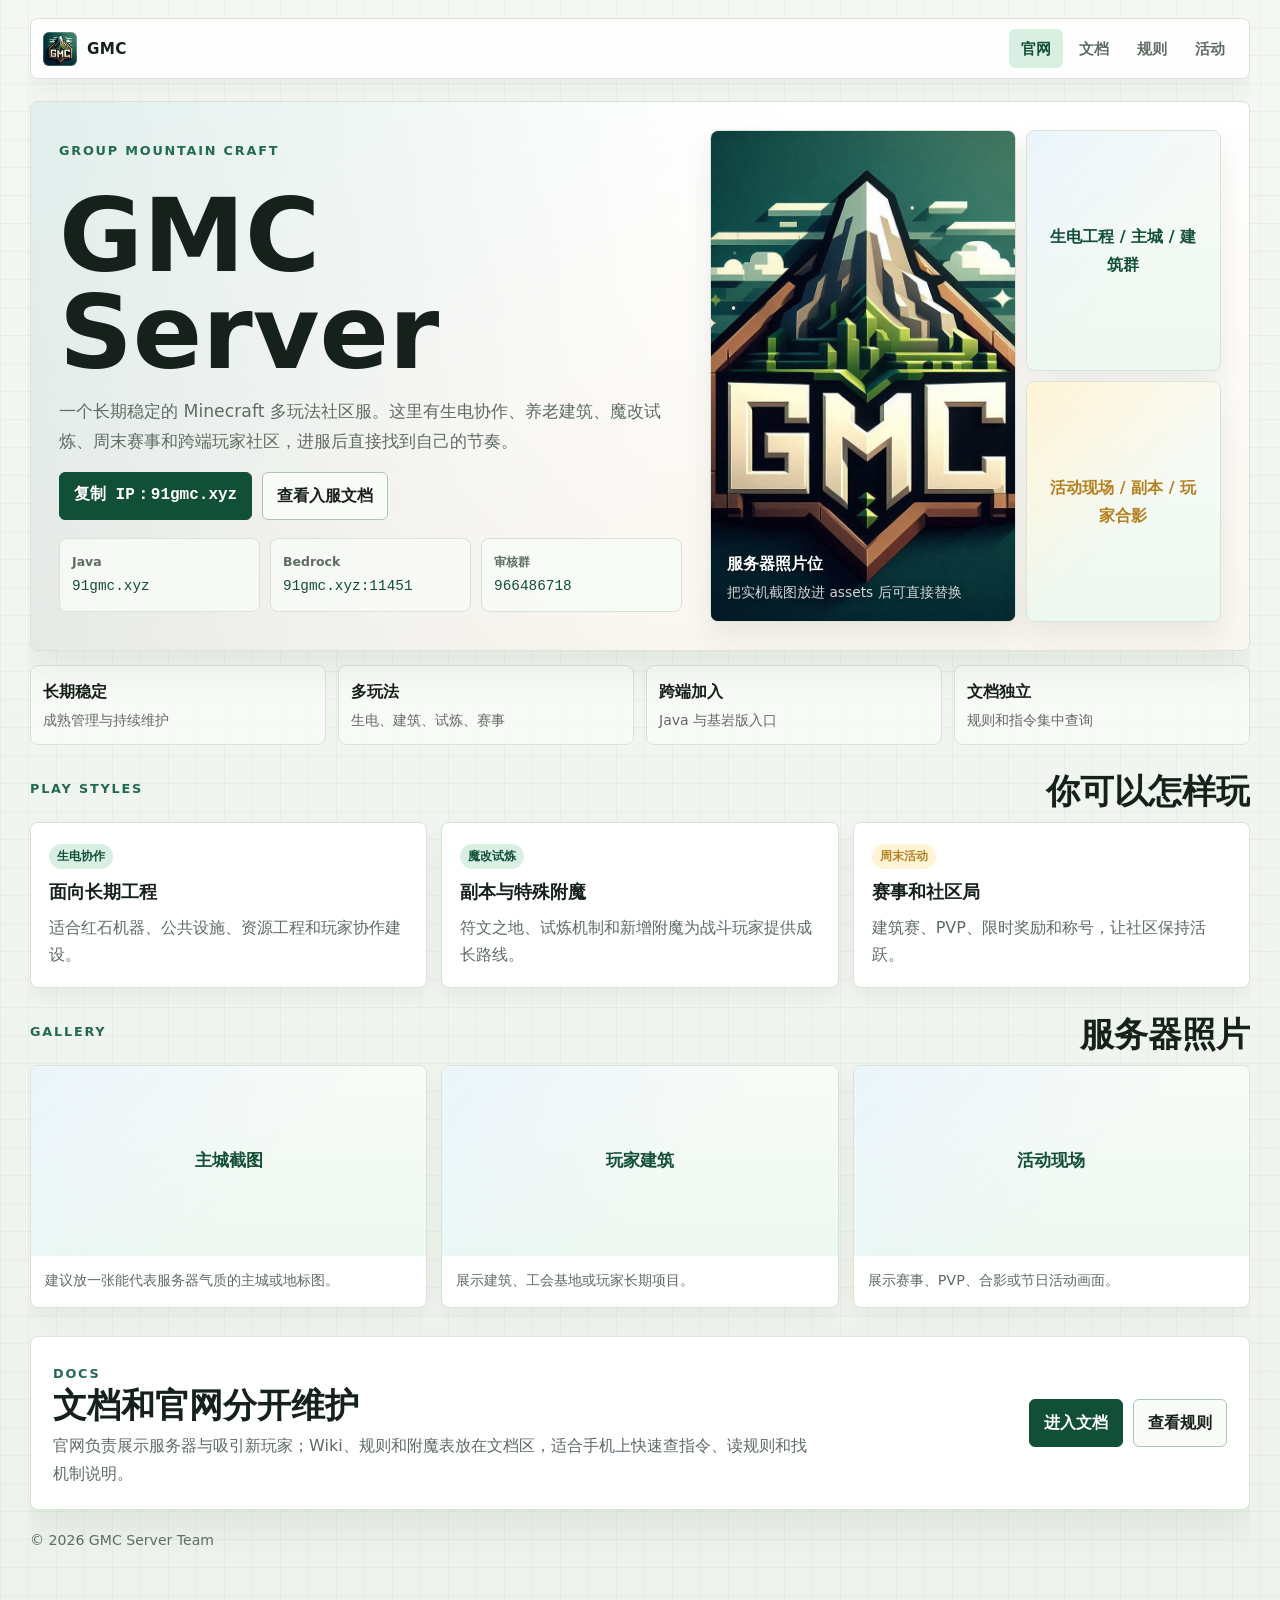
==== index.html @ 85e7e30e "refactor: separate homepage and docs experience" ====
<!DOCTYPE html>
<html lang="zh-CN">
<head>
  <meta charset="UTF-8" />
  <meta name="viewport" content="width=device-width, initial-scale=1.0" />
  <title>GMC Server | 多玩法 Minecraft 社区服</title>
  <meta name="description" content="GMC Server 官网，展示服务器玩法、连接方式、社区活动与文档入口。" />
  <meta name="theme-color" content="#101612" media="(prefers-color-scheme: dark)" />
  <meta name="theme-color" content="#f5f7f2" media="(prefers-color-scheme: light)" />
  <link rel="icon" href="./assets/icon.jpg" type="image/jpeg" />
  <link rel="apple-touch-icon" href="./assets/icon.jpg" />
  <link rel="stylesheet" href="./assets/site.css" />
</head>
<body class="home-page">
  <div class="site-shell">
    <nav class="top-nav" aria-label="主导航">
      <a class="brand" href="index.html">GMC</a>
      <div class="nav-links">
        <a class="active" href="index.html" aria-current="page">官网</a>
        <a href="wiki.html">文档</a>
        <a href="rules.html">规则</a>
        <a href="actives.html">活动</a>
      </div>
    </nav>

    <header class="home-hero reveal">
      <div class="hero-copy">
        <div class="hero-kicker">Group Mountain Craft</div>
        <h1 class="hero-title">GMC Server</h1>
        <p class="hero-desc">
          一个长期稳定的 Minecraft 多玩法社区服。这里有生电协作、养老建筑、魔改试炼、周末赛事和跨端玩家社区，进服后直接找到自己的节奏。
        </p>
        <div class="btn-row">
          <button class="btn btn-primary mono" type="button" data-copy="91gmc.xyz" data-copy-label="服务器 IP 已复制">复制 IP：91gmc.xyz</button>
          <a class="btn" href="wiki.html">查看入服文档</a>
        </div>
        <dl class="connect-list" aria-label="服务器连接信息">
          <div>
            <dt>Java</dt>
            <dd class="mono">91gmc.xyz</dd>
          </div>
          <div>
            <dt>Bedrock</dt>
            <dd class="mono">91gmc.xyz:11451</dd>
          </div>
          <div>
            <dt>审核群</dt>
            <dd class="mono">966486718</dd>
          </div>
        </dl>
      </div>

      <div class="photo-stack" aria-label="服务器照片展示">
        <figure class="server-shot main-shot">
          <img src="./assets/icon.jpg" alt="GMC Server 标志，服务器实景照片位" />
          <figcaption>
            <strong>服务器照片位</strong>
            <span>把实机截图放进 assets 后可直接替换</span>
          </figcaption>
        </figure>
        <figure class="server-shot small-shot">
          <span>生电工程 / 主城 / 建筑群</span>
        </figure>
        <figure class="server-shot small-shot accent-shot">
          <span>活动现场 / 副本 / 玩家合影</span>
        </figure>
      </div>
    </header>

    <section class="quick-strip reveal" aria-label="服务器亮点">
      <div>
        <strong>长期稳定</strong>
        <span>成熟管理与持续维护</span>
      </div>
      <div>
        <strong>多玩法</strong>
        <span>生电、建筑、试炼、赛事</span>
      </div>
      <div>
        <strong>跨端加入</strong>
        <span>Java 与基岩版入口</span>
      </div>
      <div>
        <strong>文档独立</strong>
        <span>规则和指令集中查询</span>
      </div>
    </section>

    <section class="home-section reveal">
      <div class="section-heading">
        <span class="eyebrow">Play Styles</span>
        <h2>你可以怎样玩</h2>
      </div>
      <div class="feature-grid">
        <a class="card" href="wiki.html#server-info">
          <span class="chip">生电协作</span>
          <h3>面向长期工程</h3>
          <p>适合红石机器、公共设施、资源工程和玩家协作建设。</p>
        </a>
        <a class="card" href="wiki.html#rune">
          <span class="chip">魔改试炼</span>
          <h3>副本与特殊附魔</h3>
          <p>符文之地、试炼机制和新增附魔为战斗玩家提供成长路线。</p>
        </a>
        <a class="card" href="actives.html">
          <span class="chip hot-chip">周末活动</span>
          <h3>赛事和社区局</h3>
          <p>建筑赛、PVP、限时奖励和称号，让社区保持活跃。</p>
        </a>
      </div>
    </section>

    <section class="home-section gallery-section reveal">
      <div class="section-heading">
        <span class="eyebrow">Gallery</span>
        <h2>服务器照片</h2>
      </div>
      <div class="gallery-grid">
        <figure class="gallery-card">
          <div class="photo-placeholder">主城截图</div>
          <figcaption>建议放一张能代表服务器气质的主城或地标图。</figcaption>
        </figure>
        <figure class="gallery-card">
          <div class="photo-placeholder">玩家建筑</div>
          <figcaption>展示建筑、工会基地或玩家长期项目。</figcaption>
        </figure>
        <figure class="gallery-card">
          <div class="photo-placeholder">活动现场</div>
          <figcaption>展示赛事、PVP、合影或节日活动画面。</figcaption>
        </figure>
      </div>
    </section>

    <section class="home-section docs-cta reveal">
      <div>
        <span class="eyebrow">Docs</span>
        <h2>文档和官网分开维护</h2>
        <p>官网负责展示服务器与吸引新玩家；Wiki、规则和附魔表放在文档区，适合手机上快速查指令、读规则和找机制说明。</p>
      </div>
      <div class="btn-row">
        <a class="btn btn-primary" href="wiki.html">进入文档</a>
        <a class="btn" href="rules.html">查看规则</a>
      </div>
    </section>

    <p class="footer">© 2026 GMC Server Team</p>
  </div>

  <div id="toast" class="toast" role="status" aria-live="polite" hidden></div>

  <script src="./assets/site.js"></script>
</body>
</html>
---- assets/site.css ----
:root {
	color-scheme: light;
	--page: #f5f7f2;
	--page-2: #edf3ec;
	--ink: #17211c;
	--muted: #5e6c63;
	--soft: #ffffff;
	--soft-2: #f9fbf7;
	--line: #d9e3d8;
	--line-strong: #acc5b2;
	--brand: #236b4d;
	--brand-strong: #124f37;
	--mint: #d8efe2;
	--mint-2: #edf8f1;
	--gold: #b68021;
	--gold-soft: #fff4d6;
	--sky: #2f6f9f;
	--sky-soft: #eaf5fb;
	--danger: #b94a48;
	--danger-soft: #fff0ef;
	--code-bg: #eff5ef;
	--shadow: 0 16px 36px rgba(33, 49, 39, 0.08);
	--shadow-hover: 0 18px 42px rgba(33, 49, 39, 0.13);
	--radius: 8px;
	--nav-height: 74px;
	--nav-offset: 12px;
}

@media (prefers-color-scheme: dark) {
	:root {
		color-scheme: dark;
		--page: #101612;
		--page-2: #172019;
		--ink: #edf4ec;
		--muted: #a9b8ad;
		--soft: #18231c;
		--soft-2: #1d2a22;
		--line: #2c4132;
		--line-strong: #4f775d;
		--brand: #7fd0a1;
		--brand-strong: #9be3b8;
		--mint: rgba(112, 196, 144, 0.16);
		--mint-2: rgba(112, 196, 144, 0.09);
		--gold: #f0bc62;
		--gold-soft: rgba(240, 188, 98, 0.14);
		--sky: #8bc9ef;
		--sky-soft: rgba(139, 201, 239, 0.12);
		--danger: #ff9892;
		--danger-soft: rgba(255, 128, 122, 0.13);
		--code-bg: #223229;
		--shadow: 0 16px 36px rgba(0, 0, 0, 0.22);
		--shadow-hover: 0 18px 42px rgba(0, 0, 0, 0.32);
	}
}

* {
	box-sizing: border-box;
	-webkit-tap-highlight-color: transparent;
}

html {
	scroll-padding-top: calc(var(--nav-height) + var(--nav-offset) + 24px);
}

body {
	margin: 0;
	min-height: 100vh;
	overflow-x: hidden;
	color: var(--ink);
	background:
		linear-gradient(90deg, rgba(35, 107, 77, 0.05) 1px, transparent 1px),
		linear-gradient(0deg, rgba(35, 107, 77, 0.05) 1px, transparent 1px),
		linear-gradient(180deg, var(--page) 0%, var(--page-2) 100%);
	background-size: 28px 28px, 28px 28px, auto;
	font-family: Inter, "PingFang SC", "Microsoft YaHei", "Noto Sans CJK SC", system-ui, sans-serif;
	line-height: 1.72;
}

a {
	color: inherit;
}

button,
input {
	font: inherit;
}

.orb-layer,
.orb {
	display: none;
}

.site-shell {
	width: min(1180px, calc(100% - 32px));
	margin: 18px auto 48px;
	overflow: clip;
}

.top-nav {
	position: sticky;
	top: var(--nav-offset);
	z-index: 40;
	display: flex;
	align-items: center;
	justify-content: space-between;
	gap: 14px;
	min-height: 58px;
	padding: 10px 12px;
	border: 1px solid var(--line);
	border-radius: var(--radius);
	background: color-mix(in srgb, var(--soft) 88%, transparent);
	box-shadow: 0 8px 22px rgba(33, 49, 39, 0.06);
	backdrop-filter: blur(16px);
}

.top-nav.scrolled {
	border-color: var(--line-strong);
	box-shadow: var(--shadow);
}

.brand {
	display: inline-flex;
	align-items: center;
	gap: 10px;
	min-width: max-content;
	color: var(--ink);
	text-decoration: none;
	font-size: 0.95rem;
	font-weight: 800;
	letter-spacing: 0.02em;
}

.brand::before {
	content: "";
	width: 34px;
	height: 34px;
	border-radius: 6px;
	background: url("./icon.jpg") center / cover;
	box-shadow: inset 0 0 0 1px rgba(255, 255, 255, 0.24);
}

.nav-links {
	display: flex;
	align-items: center;
	justify-content: flex-end;
	gap: 4px;
	flex-wrap: wrap;
}

.nav-links a {
	display: inline-flex;
	align-items: center;
	justify-content: center;
	min-height: 36px;
	padding: 7px 12px;
	border-radius: 6px;
	color: var(--muted);
	text-decoration: none;
	font-size: 0.92rem;
	font-weight: 700;
	transition: background 0.18s ease, color 0.18s ease, transform 0.18s ease;
}

.nav-links a:hover,
.nav-links a.active,
.nav-links a.is-active {
	color: var(--brand-strong);
	background: var(--mint);
}

.nav-links a:focus-visible,
.btn:focus-visible,
.cmd-item:focus-visible,
.back-to-top:focus-visible,
.toolbar input:focus-visible {
	outline: 2px solid var(--brand);
	outline-offset: 2px;
}

.hero-panel {
	display: grid;
	grid-template-columns: minmax(0, 1fr) 260px;
	gap: 28px;
	align-items: center;
	margin-top: 22px;
	padding: 34px;
	border: 1px solid var(--line);
	border-radius: var(--radius);
	background: var(--soft);
	box-shadow: var(--shadow);
	position: relative;
	overflow: hidden;
}

.hero-panel > .hero-copy {
	display: grid;
	gap: 14px;
	min-width: 0;
}

.hero-panel::before {
	content: "";
	position: absolute;
	inset: 0;
	background:
		linear-gradient(120deg, rgba(35, 107, 77, 0.1), transparent 42%),
		linear-gradient(0deg, transparent, rgba(182, 128, 33, 0.08));
	pointer-events: none;
}

.hero-panel > * {
	position: relative;
}

.hero-panel::after {
	content: "";
	display: block;
	aspect-ratio: 1;
	border-radius: 10px;
	background:
		linear-gradient(180deg, rgba(255, 255, 255, 0.06), rgba(0, 0, 0, 0.1)),
		url("./icon.jpg") center / cover;
	box-shadow: 0 20px 38px rgba(28, 52, 38, 0.18);
}

.hero-kicker,
.eyebrow {
	margin-bottom: 10px;
	color: var(--brand);
	font-size: 0.8rem;
	font-weight: 800;
	letter-spacing: 0.14em;
	text-transform: uppercase;
}

.hero-title,
.page-title {
	margin: 0;
	max-width: 760px;
	font-size: clamp(2rem, 5vw, 4.6rem);
	line-height: 1.02;
	letter-spacing: 0;
	color: var(--ink);
	overflow-wrap: anywhere;
}

.mobile-break {
	display: none;
}

.home-page .site-shell {
	width: min(1220px, calc(100% - 32px));
}

.home-hero {
	position: relative;
	display: grid;
	grid-template-columns: minmax(0, 1fr) minmax(320px, 0.82fr);
	gap: 28px;
	align-items: stretch;
	margin-top: 22px;
	padding: 28px;
	border: 1px solid var(--line);
	border-radius: var(--radius);
	background:
		linear-gradient(135deg, color-mix(in srgb, var(--mint-2) 80%, transparent), transparent 46%),
		var(--soft);
	box-shadow: var(--shadow);
	overflow: hidden;
}

.home-hero::before {
	content: "";
	position: absolute;
	inset: 0;
	background:
		linear-gradient(90deg, rgba(47, 111, 159, 0.08), transparent 52%),
		linear-gradient(180deg, transparent, rgba(182, 128, 33, 0.07));
	pointer-events: none;
}

.home-hero > * {
	position: relative;
}

.home-hero .hero-copy {
	display: grid;
	align-content: center;
	gap: 16px;
	min-width: 0;
	padding: 10px 0;
}

.home-page .hero-title {
	font-size: clamp(3rem, 8vw, 6.6rem);
	line-height: 0.94;
}

.home-page .hero-desc {
	max-width: 660px;
	font-size: 1.08rem;
}

.connect-list {
	display: grid;
	grid-template-columns: repeat(3, minmax(0, 1fr));
	gap: 10px;
	margin: 2px 0 0;
}

.connect-list div,
.quick-strip div {
	min-width: 0;
	padding: 12px;
	border: 1px solid var(--line);
	border-radius: var(--radius);
	background: color-mix(in srgb, var(--soft-2) 88%, transparent);
}

.connect-list dt {
	color: var(--muted);
	font-size: 0.78rem;
	font-weight: 800;
}

.connect-list dd {
	margin: 2px 0 0;
	color: var(--brand-strong);
	font-size: 0.9rem;
	overflow-wrap: anywhere;
}

.photo-stack {
	display: grid;
	grid-template-columns: 1fr 0.64fr;
	grid-template-rows: 1fr 1fr;
	gap: 10px;
	min-height: 420px;
}

.server-shot,
.gallery-card {
	margin: 0;
	min-width: 0;
	border: 1px solid var(--line);
	border-radius: var(--radius);
	background: var(--soft-2);
	overflow: hidden;
}

.server-shot {
	display: grid;
	align-items: end;
	position: relative;
	min-height: 0;
	box-shadow: 0 14px 28px rgba(33, 49, 39, 0.08);
}

.main-shot {
	grid-row: 1 / -1;
	min-height: 420px;
	background:
		linear-gradient(180deg, transparent 42%, rgba(0, 0, 0, 0.62)),
		var(--sky-soft);
}

.main-shot img {
	position: absolute;
	inset: 0;
	width: 100%;
	height: 100%;
	object-fit: cover;
	filter: saturate(0.9);
}

.main-shot figcaption {
	position: relative;
	display: grid;
	gap: 4px;
	padding: 16px;
	color: #fff;
	text-shadow: 0 1px 8px rgba(0, 0, 0, 0.48);
}

.main-shot figcaption span {
	color: rgba(255, 255, 255, 0.82);
	font-size: 0.86rem;
}

.small-shot,
.photo-placeholder {
	display: grid;
	place-items: center;
	padding: 16px;
	text-align: center;
	color: var(--brand-strong);
	font-weight: 900;
	background:
		linear-gradient(135deg, var(--sky-soft), transparent 58%),
		linear-gradient(180deg, var(--soft-2), var(--mint-2));
}

.accent-shot {
	color: var(--gold);
	background:
		linear-gradient(135deg, var(--gold-soft), transparent 58%),
		linear-gradient(180deg, var(--soft-2), var(--mint-2));
}

.quick-strip {
	display: grid;
	grid-template-columns: repeat(4, minmax(0, 1fr));
	gap: 12px;
	margin-top: 14px;
}

.quick-strip strong {
	display: block;
	font-size: 1rem;
}

.quick-strip span {
	display: block;
	margin-top: 2px;
	color: var(--muted);
	font-size: 0.88rem;
}

.home-section {
	margin-top: 28px;
}

.section-heading {
	display: flex;
	align-items: end;
	justify-content: space-between;
	gap: 18px;
	margin-bottom: 12px;
}

.section-heading h2,
.docs-cta h2 {
	margin: 0;
	font-size: clamp(1.5rem, 3vw, 2.1rem);
	line-height: 1.12;
}

.feature-grid,
.gallery-grid {
	display: grid;
	grid-template-columns: repeat(3, minmax(0, 1fr));
	gap: 14px;
}

.gallery-card {
	background: var(--soft);
	box-shadow: 0 8px 18px rgba(33, 49, 39, 0.05);
}

.photo-placeholder {
	min-height: 190px;
	font-size: 1.08rem;
}

.gallery-card figcaption {
	padding: 12px 14px 14px;
	color: var(--muted);
	font-size: 0.9rem;
}

.docs-cta {
	display: grid;
	grid-template-columns: minmax(0, 1fr) auto;
	gap: 18px;
	align-items: center;
	padding: 22px;
	border: 1px solid var(--line);
	border-radius: var(--radius);
	background: var(--soft);
	box-shadow: var(--shadow);
}

.docs-cta p {
	max-width: 760px;
	margin: 8px 0 0;
	color: var(--muted);
}

.hero-desc,
.lede {
	max-width: 760px;
	margin: 0;
	color: var(--muted);
	font-size: 1.04rem;
	overflow-wrap: anywhere;
}

.btn-row,
.toolbar {
	display: flex;
	align-items: center;
	gap: 10px;
	flex-wrap: wrap;
	margin-top: 0;
}

.btn {
	display: inline-flex;
	align-items: center;
	justify-content: center;
	min-height: 40px;
	padding: 9px 14px;
	border: 1px solid var(--line-strong);
	border-radius: 6px;
	background: var(--soft-2);
	color: var(--ink);
	text-decoration: none;
	font-weight: 800;
	cursor: pointer;
	max-width: 100%;
	transition: border-color 0.18s ease, box-shadow 0.18s ease, transform 0.18s ease, background 0.18s ease;
}

.btn:hover {
	border-color: var(--brand);
	box-shadow: var(--shadow);
	transform: translateY(-1px);
}

.btn-primary {
	border-color: var(--brand-strong);
	background: var(--brand-strong);
	color: #fff;
}

.mono,
.kbd,
.cmd-item .left {
	font-family: "SFMono-Regular", "Cascadia Mono", Consolas, "Liberation Mono", monospace;
}

.home-grid,
.grid {
	display: grid;
	grid-template-columns: repeat(3, minmax(0, 1fr));
	gap: 14px;
	margin-top: 16px;
}

.card,
.link-card {
	display: block;
	min-width: 0;
	padding: 18px;
	border: 1px solid var(--line);
	border-radius: var(--radius);
	background: var(--soft);
	color: inherit;
	text-decoration: none;
	box-shadow: 0 8px 18px rgba(33, 49, 39, 0.05);
	transition: border-color 0.18s ease, box-shadow 0.18s ease, transform 0.18s ease;
}

.card:hover,
.link-card:hover {
	border-color: var(--brand);
	box-shadow: var(--shadow-hover);
	transform: translateY(-2px);
}

.card h3,
.link-card h3 {
	margin: 8px 0 6px;
	font-size: 1.12rem;
}

.card p,
.link-card p {
	margin: 0;
	color: var(--muted);
	overflow-wrap: anywhere;
}

.hot-card,
.featured-card {
	background: linear-gradient(180deg, var(--gold-soft), var(--soft));
	border-color: color-mix(in srgb, var(--gold) 40%, var(--line));
}

.chip,
.tag {
	display: inline-flex;
	width: fit-content;
	padding: 2px 8px;
	border-radius: 999px;
	background: var(--mint);
	color: var(--brand-strong);
	font-size: 0.74rem;
	font-weight: 900;
}

.hot-chip,
.accent-chip {
	background: var(--gold-soft);
	color: var(--gold);
}

.page-layout {
	display: grid;
	grid-template-columns: 250px minmax(0, 1fr);
	gap: 16px;
	margin-top: 18px;
}

.docs-page .site-shell {
	width: min(1240px, calc(100% - 32px));
}

.docs-page .page-layout {
	grid-template-columns: 260px minmax(0, 1fr);
	align-items: start;
}

.panel,
.surface,
.content {
	border: 1px solid var(--line);
	border-radius: var(--radius);
	background: var(--soft);
	box-shadow: var(--shadow);
	min-width: 0;
}

.docs-page .content {
	max-width: 920px;
	box-shadow: none;
}

.docs-page .toc {
	box-shadow: none;
	background: color-mix(in srgb, var(--soft) 82%, transparent);
}

.toc {
	position: sticky;
	top: calc(var(--nav-offset) + var(--nav-height) + 10px);
	align-self: start;
	max-height: calc(100vh - 110px);
	padding: 14px;
	overflow: auto;
}

.toc h3 {
	margin: 0 0 10px;
	font-size: 0.95rem;
}

.toc a,
.mobile-toc-links a {
	display: block;
	padding: 7px 8px;
	border-left: 3px solid transparent;
	border-radius: 5px;
	color: var(--muted);
	text-decoration: none;
	font-size: 0.92rem;
	font-weight: 700;
}

.toc a:hover,
.mobile-toc-links a:hover,
.toc a.active,
.mobile-toc-links a.active {
	color: var(--brand-strong);
	background: var(--mint-2);
	border-left-color: var(--brand);
}

.mobile-toc {
	display: none;
	margin-top: 14px;
	padding: 12px;
	position: sticky;
	top: calc(var(--nav-offset) + var(--nav-height) + 8px);
	z-index: 30;
}

.mobile-toc summary {
	cursor: pointer;
	font-weight: 900;
	list-style: none;
}

.mobile-toc summary::-webkit-details-marker {
	display: none;
}

.mobile-toc summary::after {
	content: "展开";
	float: right;
	color: var(--muted);
	font-size: 0.82rem;
}

.mobile-toc[open] summary::after {
	content: "收起";
}

.mobile-toc-links {
	display: grid;
	gap: 4px;
	margin-top: 10px;
	padding-top: 10px;
	border-top: 1px solid var(--line);
}

.content {
	min-width: 0;
	padding: 24px;
	overflow-wrap: anywhere;
}

.content > h1,
.content section:first-child > h1 {
	margin-top: 0;
	font-size: clamp(1.8rem, 3vw, 2.6rem);
	line-height: 1.14;
}

.content h2 {
	margin: 0 0 10px;
	font-size: 1.28rem;
	line-height: 1.3;
}

.content h3 {
	margin: 18px 0 8px;
	font-size: 1.04rem;
}

.content p,
.content li {
	color: var(--muted);
}

.content ul,
.content ol {
	padding-left: 1.3em;
}

.content-section,
.section-card {
	margin: 14px 0;
	padding: 16px;
	border: 1px solid var(--line);
	border-radius: var(--radius);
	background: var(--soft-2);
	min-width: 0;
	overflow: hidden;
}

.docs-page .section-card {
	margin: 22px 0;
	padding: 0;
	border: 0;
	border-radius: 0;
	background: transparent;
	overflow: visible;
}

.docs-page .section-card + .section-card {
	padding-top: 22px;
	border-top: 1px solid var(--line);
}

.docs-page .section-card h2 {
	scroll-margin-top: calc(var(--nav-height) + 36px);
}

.notice,
.warn-box,
.gold-box {
	margin: 10px 0;
	padding: 12px 14px;
	border-radius: var(--radius);
	border: 1px solid var(--line);
	overflow-wrap: anywhere;
}

.notice-danger,
.warn-box {
	background: var(--danger-soft);
	border-color: color-mix(in srgb, var(--danger) 46%, var(--line));
}

.notice-gold,
.gold-box {
	background: var(--gold-soft);
	border-color: color-mix(in srgb, var(--gold) 48%, var(--line));
	color: var(--ink);
}

.cmd-item {
	display: grid;
	grid-template-columns: minmax(0, 1fr) auto;
	gap: 12px;
	align-items: center;
	margin: 8px 0;
	padding: 11px 12px;
	border: 1px solid var(--line);
	border-radius: 6px;
	background: var(--soft);
	color: inherit;
	cursor: pointer;
	transition: border-color 0.18s ease, background 0.18s ease, transform 0.18s ease;
}

.cmd-item:hover {
	border-color: var(--brand);
	background: var(--mint-2);
	transform: translateY(-1px);
}

.cmd-item .left {
	color: var(--brand-strong);
	font-size: 0.9rem;
	overflow-wrap: anywhere;
}

.cmd-item .right {
	color: var(--muted);
	font-size: 0.88rem;
	text-align: right;
}

.stats-grid,
.event-grid,
.reward-grid,
.feature-list {
	display: grid;
	grid-template-columns: repeat(2, minmax(0, 1fr));
	gap: 12px;
	margin-top: 10px;
}

.stats-grid {
	grid-template-columns: repeat(4, minmax(0, 1fr));
}

.feature-list {
	padding: 0;
	list-style: none;
}

.stat-item,
.event-pill,
.reward-card,
.feature-list li {
	min-width: 0;
	padding: 13px;
	border: 1px solid var(--line);
	border-radius: var(--radius);
	background: var(--soft);
}

.stat-item {
	text-align: center;
}

.stat-item strong {
	display: block;
	color: var(--brand-strong);
	font-size: 1.18rem;
}

.stat-item span,
.muted {
	color: var(--muted);
	font-size: 0.9rem;
}

.event-pill h4,
.reward-card h3,
.reward-card h4 {
	margin: 0 0 7px;
	color: var(--ink);
}

.event-pill.full-row {
	grid-column: 1 / -1;
}

.activity-main {
	display: grid;
	gap: 14px;
	margin-top: 18px;
}

.activity-main h1 {
	margin: 0;
	line-height: 1.14;
}

.activity-main .section-card {
	margin: 0;
}

.colored-title {
	font-weight: 900;
	letter-spacing: 0.04em;
}

.title-judge span:nth-child(1) {
	color: #780000;
}

.title-judge span:nth-child(2) {
	color: #c81428;
}

.title-judge span:nth-child(3) {
	color: #ff3214;
}

.title-peak span:nth-child(1) {
	color: #b48200;
}

.title-peak span:nth-child(2) {
	color: #e6b700;
}

.title-peak span:nth-child(3) {
	color: #ffde21;
}

.title-peak span:nth-child(4) {
	color: #fff564;
	text-shadow: 0 1px 0 rgba(0, 0, 0, 0.18);
}

.toolbar {
	margin: 14px 0 10px;
}

.toolbar input {
	flex: 1;
	min-width: 260px;
	min-height: 42px;
	padding: 9px 12px;
	border: 1px solid var(--line-strong);
	border-radius: 6px;
	background: var(--soft);
	color: var(--ink);
	outline: none;
}

.table-wrap {
	position: relative;
	overflow: auto;
	margin-top: 10px;
	border: 1px solid var(--line);
	border-radius: var(--radius);
	background: var(--soft);
	-webkit-overflow-scrolling: touch;
}

#enchantTable {
	--col-1: 170px;
	--col-2: 190px;
	width: 100%;
	min-width: 1680px;
	border-collapse: collapse;
	font-size: 0.92rem;
}

#enchantTable th,
#enchantTable td {
	padding: 10px;
	border-bottom: 1px solid var(--line);
	text-align: left;
	vertical-align: top;
	line-height: 1.5;
}

#enchantTable th {
	position: sticky;
	top: 0;
	z-index: 2;
	background: var(--mint-2);
	color: var(--brand-strong);
	font-weight: 900;
	white-space: nowrap;
}

#enchantTable th:nth-child(1),
#enchantTable td:nth-child(1) {
	width: var(--col-1);
	min-width: var(--col-1);
	max-width: var(--col-1);
	white-space: nowrap;
}

#enchantTable th:nth-child(2),
#enchantTable td:nth-child(2) {
	width: var(--col-2);
	min-width: var(--col-2);
	max-width: var(--col-2);
	white-space: nowrap;
}

#enchantTable th:nth-child(3),
#enchantTable td:nth-child(3) {
	width: 120px;
	min-width: 120px;
	word-break: keep-all;
}

#enchantTable th:nth-child(4),
#enchantTable td:nth-child(4) {
	width: 360px;
	min-width: 360px;
}

#enchantTable th:nth-child(5),
#enchantTable td:nth-child(5) {
	width: 110px;
	min-width: 110px;
	white-space: nowrap;
}

#enchantTable th:nth-child(n + 6):nth-child(-n + 11),
#enchantTable td:nth-child(n + 6):nth-child(-n + 11) {
	width: 95px;
	min-width: 95px;
	text-align: center;
	white-space: nowrap;
}

#enchantTable th:nth-child(12),
#enchantTable td:nth-child(12) {
	width: 230px;
	min-width: 230px;
}

#enchantTable th:nth-child(1) {
	left: 0;
	z-index: 5;
}

#enchantTable th:nth-child(2) {
	left: var(--col-1);
	z-index: 4;
}

#enchantTable td:nth-child(1),
#enchantTable td:nth-child(2) {
	position: sticky;
	background: var(--soft);
}

#enchantTable td:nth-child(1) {
	left: 0;
	z-index: 2;
}

#enchantTable td:nth-child(2) {
	left: var(--col-1);
	z-index: 1;
}

#enchantTable tbody tr:hover,
#enchantTable tbody tr:hover td:nth-child(1),
#enchantTable tbody tr:hover td:nth-child(2) {
	background: var(--mint-2);
}

.empty-row td {
	padding: 22px 12px;
	color: var(--muted);
	text-align: center;
}

.toast {
	position: fixed;
	left: 50%;
	bottom: 24px;
	z-index: 80;
	max-width: min(92vw, 560px);
	padding: 10px 14px;
	border: 1px solid var(--line-strong);
	border-radius: 999px;
	background: var(--soft);
	box-shadow: var(--shadow);
	color: var(--ink);
	text-align: center;
	opacity: 0;
	transform: translateX(-50%) translateY(10px);
	transition: opacity 0.18s ease, transform 0.18s ease;
}

.toast.show {
	opacity: 1;
	transform: translateX(-50%) translateY(0);
}

.footer {
	margin: 18px 0 0;
	color: var(--muted);
	font-size: 0.88rem;
}

.kbd {
	padding: 2px 6px;
	border: 1px solid var(--line);
	border-radius: 5px;
	background: var(--code-bg);
	color: var(--brand-strong);
	font-size: 0.82rem;
}

.back-to-top {
	position: fixed;
	right: 18px;
	bottom: 18px;
	z-index: 70;
	width: 40px;
	height: 40px;
	border: 1px solid var(--line-strong);
	border-radius: 6px;
	background: var(--soft);
	color: var(--ink);
	box-shadow: var(--shadow);
	cursor: pointer;
	opacity: 0;
	pointer-events: none;
	transform: translateY(8px);
	transition: opacity 0.18s ease, transform 0.18s ease;
}

.back-to-top.visible {
	opacity: 1;
	pointer-events: auto;
	transform: translateY(0);
}

.reveal {
	opacity: 1;
	transform: none;
	transition: opacity 0.38s ease, transform 0.38s ease;
	transition-delay: var(--reveal-delay, 0ms);
}

.reveal.in-view {
	opacity: 1;
	transform: none;
}

@media (max-width: 980px) {
	.home-hero,
	.hero-panel {
		grid-template-columns: 1fr;
	}

	.hero-panel::after {
		width: min(240px, 100%);
	}

	.home-hero {
		grid-template-columns: 1fr;
	}

	.photo-stack {
		min-height: auto;
	}

	.page-layout {
		grid-template-columns: 1fr;
	}

	.toc {
		display: none;
	}

	.mobile-toc {
		display: block;
	}

	.docs-page .content {
		max-width: none;
	}

	.home-grid,
	.grid,
	.stats-grid {
		grid-template-columns: repeat(2, minmax(0, 1fr));
	}

	#enchantTable {
		min-width: 1300px;
	}

	.quick-strip,
	.feature-grid,
	.gallery-grid {
		grid-template-columns: repeat(2, minmax(0, 1fr));
	}

	#enchantTable th:nth-child(1),
	#enchantTable th:nth-child(2),
	#enchantTable td:nth-child(1),
	#enchantTable td:nth-child(2) {
		position: static;
	}
}

@media (max-width: 680px) {
	.site-shell {
		width: auto;
		margin: 8px 12px 34px;
		overflow: visible;
	}

	.top-nav {
		align-items: center;
		flex-direction: row;
		gap: 7px;
		min-height: 46px;
		padding: 6px;
		overflow: hidden;
	}

	.brand {
		justify-content: flex-start;
		flex: 0 0 auto;
		gap: 6px;
		font-size: 0;
		line-height: 1;
	}

	.brand::before {
		width: 27px;
		height: 27px;
	}

	.nav-links {
		display: grid;
		grid-template-columns: repeat(4, minmax(0, 1fr));
		flex: 1 1 auto;
		min-width: 0;
		width: auto;
		justify-content: stretch;
		gap: 2px;
		padding: 0;
		overflow: hidden;
	}

	.nav-links a {
		min-height: 30px;
		padding: 5px 4px;
		min-width: 0;
		border-radius: 5px;
		font-size: 0.76rem;
		white-space: nowrap;
	}

	.home-hero,
	.hero-panel,
	.content {
		padding: 18px;
		max-width: 100%;
	}

	.hero-panel {
		gap: 16px;
		margin-top: 12px;
		overflow: hidden;
	}

	.home-hero {
		gap: 16px;
		margin-top: 12px;
		padding: 16px;
	}

	.home-hero .hero-copy {
		gap: 12px;
		padding: 0;
	}

	.content-section,
	.section-card {
		padding: 14px;
	}

	.notice,
	.warn-box,
	.gold-box {
		padding: 10px 12px;
	}

	.hero-title,
	.page-title {
		font-size: clamp(1.86rem, 8.2vw, 2.32rem);
		line-height: 1.08;
	}

	.home-page .hero-title {
		font-size: clamp(2.36rem, 13vw, 3.28rem);
		line-height: 0.96;
	}

	.hero-desc,
	.lede {
		font-size: 0.94rem;
		line-height: 1.58;
	}

	.hero-panel::after {
		display: none;
	}

	.home-page .hero-desc {
		font-size: 0.94rem;
		line-height: 1.56;
	}

	.connect-list {
		grid-template-columns: 1fr;
		gap: 7px;
	}

	.connect-list div {
		display: grid;
		grid-template-columns: 68px minmax(0, 1fr);
		align-items: center;
		padding: 9px 10px;
	}

	.connect-list dd {
		margin: 0;
		text-align: right;
		font-size: 0.86rem;
	}

	.photo-stack {
		grid-template-columns: 1fr 1fr;
		grid-template-rows: 190px 72px;
		gap: 8px;
	}

	.main-shot {
		grid-column: 1 / -1;
		grid-row: auto;
		min-height: 190px;
	}

	.main-shot figcaption {
		padding: 12px;
	}

	.small-shot {
		padding: 10px;
		font-size: 0.82rem;
	}

	.hero-kicker,
	.eyebrow {
		margin-bottom: 0;
		font-size: 0.72rem;
		letter-spacing: 0.1em;
	}

	.btn-row .btn {
		width: 100%;
		padding-inline: 10px;
		font-size: 0.9rem;
		white-space: normal;
		text-align: center;
	}

	.mobile-break {
		display: block;
	}

	.home-grid,
	.grid,
	.stats-grid,
	.event-grid,
	.reward-grid,
	.feature-list,
	.quick-strip,
	.feature-grid,
	.gallery-grid,
	.docs-cta {
		grid-template-columns: 1fr;
	}

	.quick-strip {
		gap: 8px;
		margin-top: 10px;
	}

	.quick-strip div {
		padding: 10px 11px;
	}

	.home-section {
		margin-top: 22px;
	}

	.section-heading {
		display: block;
		margin-bottom: 10px;
	}

	.section-heading h2,
	.docs-cta h2 {
		font-size: 1.34rem;
	}

	.photo-placeholder {
		min-height: 132px;
	}

	.docs-cta {
		padding: 16px;
	}

	.docs-page .content {
		padding: 18px;
	}

	.docs-page .section-card {
		margin: 18px 0;
	}

	.docs-page .section-card + .section-card {
		padding-top: 18px;
	}

	.home-grid,
	.grid {
		gap: 8px;
		margin-top: 10px;
	}

	.card,
	.link-card {
		padding: 13px 14px;
		max-width: 100%;
	}

	.card h3,
	.link-card h3 {
		margin: 6px 0 4px;
		font-size: 1rem;
	}

	.card p,
	.link-card p {
		font-size: 0.88rem;
		line-height: 1.55;
	}

	.chip,
	.tag {
		font-size: 0.68rem;
		padding: 1px 7px;
	}

	.cmd-item {
		grid-template-columns: 1fr;
		gap: 4px;
	}

	.cmd-item .right {
		text-align: left;
	}

	.toolbar input,
	.toolbar .btn {
		width: 100%;
		min-width: 0;
	}

	.table-wrap {
		margin-left: -8px;
		margin-right: -8px;
		border-left: 0;
		border-right: 0;
		border-radius: 0;
	}

	#enchantTable {
		min-width: 980px;
		font-size: 0.86rem;
	}

	#enchantTable th,
	#enchantTable td {
		padding: 9px 10px;
	}
}

@media (prefers-reduced-motion: reduce) {
	* {
		animation: none !important;
		scroll-behavior: auto !important;
		transition-duration: 0.01ms !important;
	}

	.reveal {
		opacity: 1;
		transform: none;
	}
}
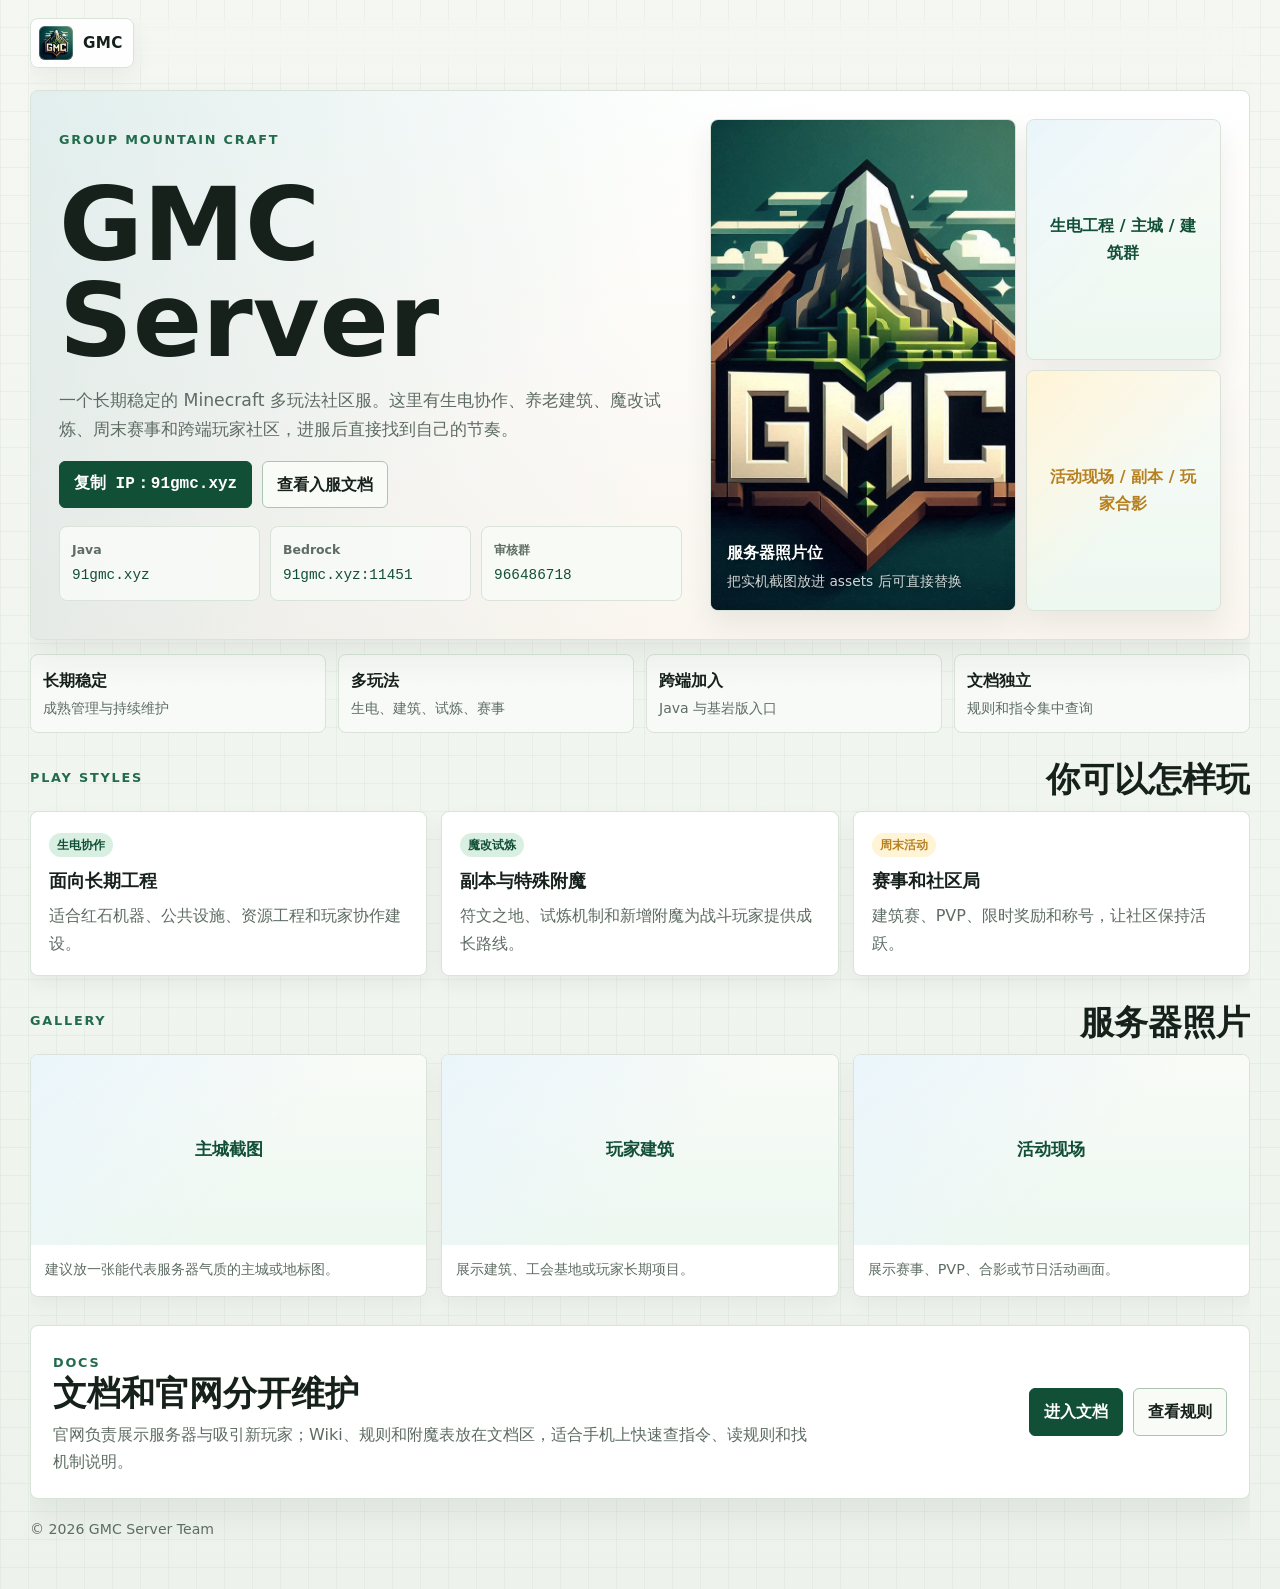
==== commit d40e683f: "fix: simplify top navigation" ====
--- a/index.html
+++ b/index.html
@@ -15,12 +15,6 @@
   <div class="site-shell">
     <nav class="top-nav" aria-label="主导航">
       <a class="brand" href="index.html">GMC</a>
-      <div class="nav-links">
-        <a class="active" href="index.html" aria-current="page">官网</a>
-        <a href="wiki.html">文档</a>
-        <a href="rules.html">规则</a>
-        <a href="actives.html">活动</a>
-      </div>
     </nav>
 
     <header class="home-hero reveal">
--- a/assets/site.css
+++ b/assets/site.css
@@ -102,27 +102,30 @@
 	z-index: 40;
 	display: flex;
 	align-items: center;
-	justify-content: space-between;
-	gap: 14px;
-	min-height: 58px;
-	padding: 10px 12px;
+	justify-content: flex-start;
+	min-height: 44px;
+	padding: 0;
+	border: 0;
+	background: transparent;
+	box-shadow: none;
+	backdrop-filter: blur(16px);
+}
+
+.top-nav.scrolled {
+	box-shadow: none;
+}
+
+.brand {
+	display: inline-flex;
+	align-items: center;
+	gap: 10px;
+	width: fit-content;
+	min-width: 0;
+	padding: 7px 10px 7px 8px;
 	border: 1px solid var(--line);
 	border-radius: var(--radius);
 	background: color-mix(in srgb, var(--soft) 88%, transparent);
 	box-shadow: 0 8px 22px rgba(33, 49, 39, 0.06);
-	backdrop-filter: blur(16px);
-}
-
-.top-nav.scrolled {
-	border-color: var(--line-strong);
-	box-shadow: var(--shadow);
-}
-
-.brand {
-	display: inline-flex;
-	align-items: center;
-	gap: 10px;
-	min-width: max-content;
 	color: var(--ink);
 	text-decoration: none;
 	font-size: 0.95rem;
@@ -139,36 +142,7 @@
 	box-shadow: inset 0 0 0 1px rgba(255, 255, 255, 0.24);
 }
 
-.nav-links {
-	display: flex;
-	align-items: center;
-	justify-content: flex-end;
-	gap: 4px;
-	flex-wrap: wrap;
-}
-
-.nav-links a {
-	display: inline-flex;
-	align-items: center;
-	justify-content: center;
-	min-height: 36px;
-	padding: 7px 12px;
-	border-radius: 6px;
-	color: var(--muted);
-	text-decoration: none;
-	font-size: 0.92rem;
-	font-weight: 700;
-	transition: background 0.18s ease, color 0.18s ease, transform 0.18s ease;
-}
-
-.nav-links a:hover,
-.nav-links a.active,
-.nav-links a.is-active {
-	color: var(--brand-strong);
-	background: var(--mint);
-}
-
-.nav-links a:focus-visible,
+.brand:focus-visible,
 .btn:focus-visible,
 .cmd-item:focus-visible,
 .back-to-top:focus-visible,
@@ -1222,46 +1196,19 @@
 	}
 
 	.top-nav {
-		align-items: center;
-		flex-direction: row;
+		min-height: 38px;
+	}
+
+	.brand {
 		gap: 7px;
-		min-height: 46px;
-		padding: 6px;
-		overflow: hidden;
-	}
-
-	.brand {
-		justify-content: flex-start;
-		flex: 0 0 auto;
-		gap: 6px;
-		font-size: 0;
+		padding: 5px 8px 5px 6px;
+		font-size: 0.82rem;
 		line-height: 1;
 	}
 
 	.brand::before {
 		width: 27px;
 		height: 27px;
-	}
-
-	.nav-links {
-		display: grid;
-		grid-template-columns: repeat(4, minmax(0, 1fr));
-		flex: 1 1 auto;
-		min-width: 0;
-		width: auto;
-		justify-content: stretch;
-		gap: 2px;
-		padding: 0;
-		overflow: hidden;
-	}
-
-	.nav-links a {
-		min-height: 30px;
-		padding: 5px 4px;
-		min-width: 0;
-		border-radius: 5px;
-		font-size: 0.76rem;
-		white-space: nowrap;
 	}
 
 	.home-hero,
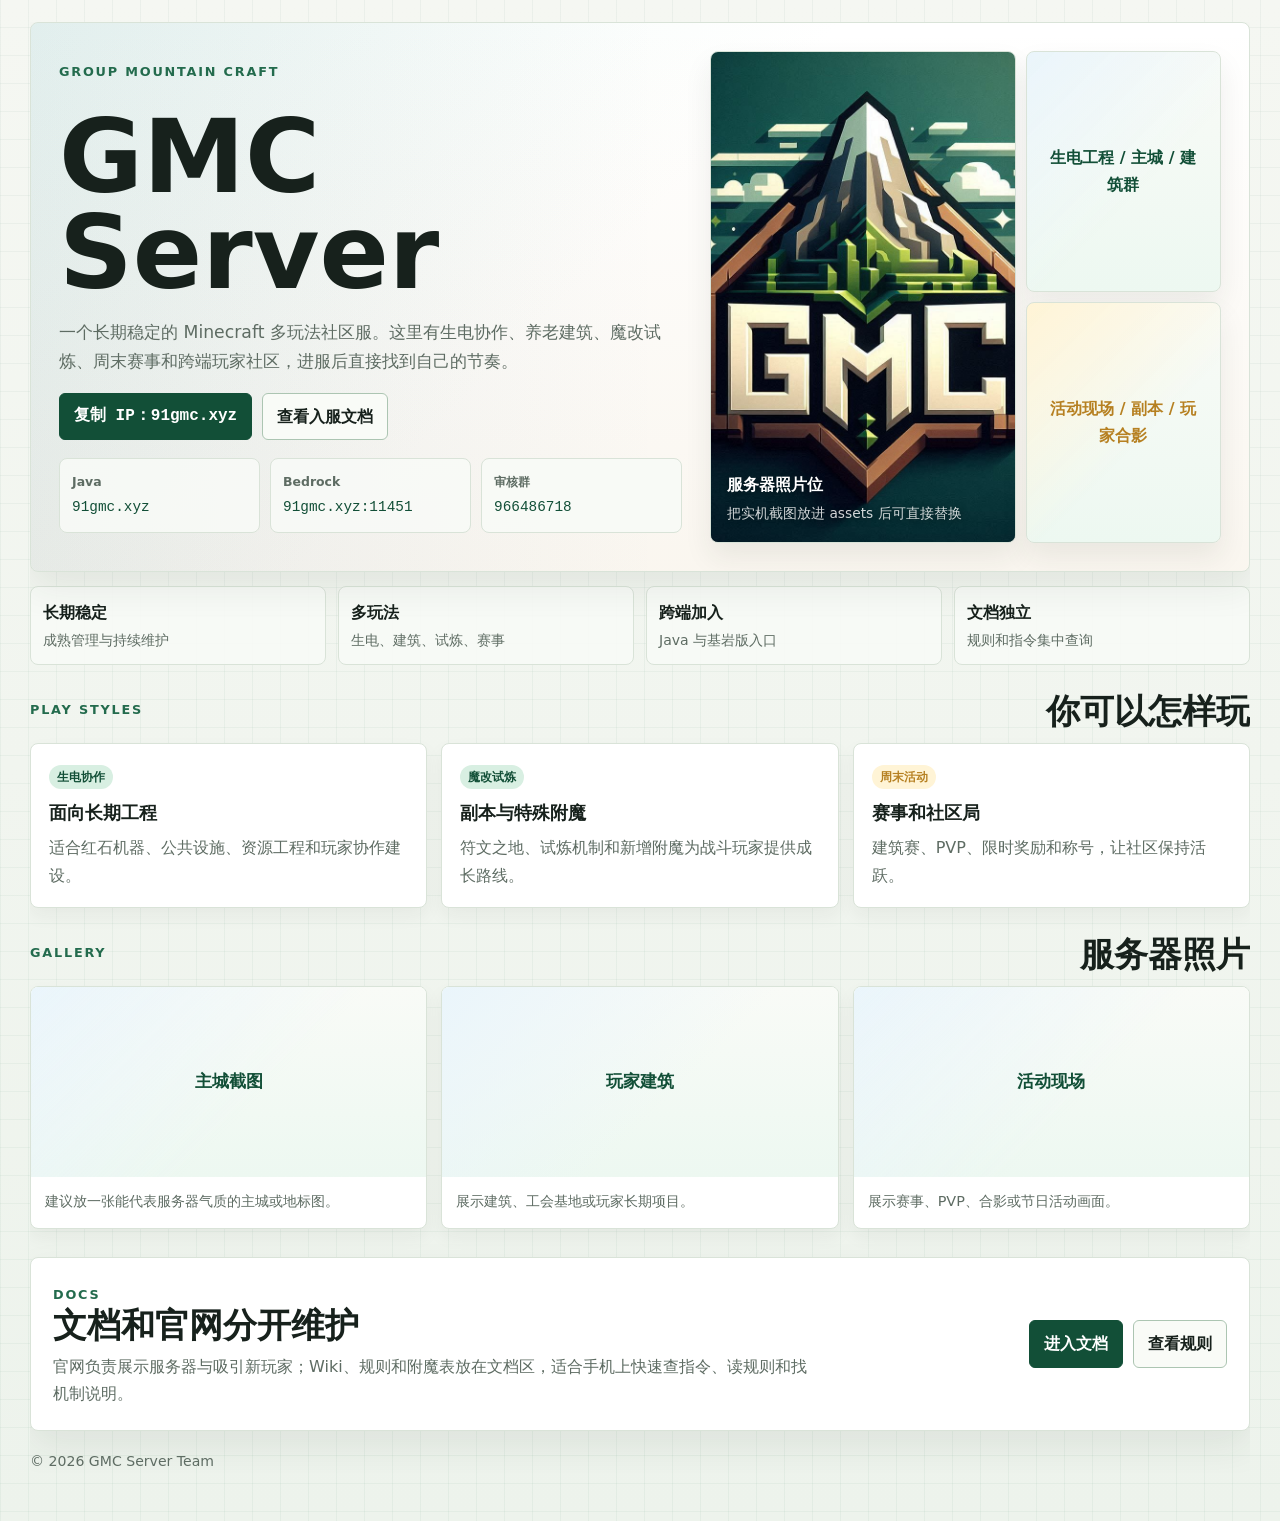
==== commit 7d6b44b2: "fix: soften docs home link" ====
--- a/index.html
+++ b/index.html
@@ -13,10 +13,6 @@
 </head>
 <body class="home-page">
   <div class="site-shell">
-    <nav class="top-nav" aria-label="主导航">
-      <a class="brand" href="index.html">GMC</a>
-    </nav>
-
     <header class="home-hero reveal">
       <div class="hero-copy">
         <div class="hero-kicker">Group Mountain Craft</div>
--- a/assets/site.css
+++ b/assets/site.css
@@ -97,18 +97,16 @@
 }
 
 .top-nav {
-	position: sticky;
-	top: var(--nav-offset);
+	position: relative;
 	z-index: 40;
 	display: flex;
 	align-items: center;
 	justify-content: flex-start;
-	min-height: 44px;
+	min-height: 28px;
 	padding: 0;
 	border: 0;
 	background: transparent;
 	box-shadow: none;
-	backdrop-filter: blur(16px);
 }
 
 .top-nav.scrolled {
@@ -118,28 +116,24 @@
 .brand {
 	display: inline-flex;
 	align-items: center;
-	gap: 10px;
+	gap: 6px;
 	width: fit-content;
 	min-width: 0;
-	padding: 7px 10px 7px 8px;
-	border: 1px solid var(--line);
-	border-radius: var(--radius);
-	background: color-mix(in srgb, var(--soft) 88%, transparent);
-	box-shadow: 0 8px 22px rgba(33, 49, 39, 0.06);
-	color: var(--ink);
+	padding: 0;
+	border: 0;
+	border-radius: 0;
+	background: transparent;
+	box-shadow: none;
+	color: var(--muted);
 	text-decoration: none;
-	font-size: 0.95rem;
+	font-size: 0.88rem;
 	font-weight: 800;
-	letter-spacing: 0.02em;
-}
-
-.brand::before {
-	content: "";
-	width: 34px;
-	height: 34px;
-	border-radius: 6px;
-	background: url("./icon.jpg") center / cover;
-	box-shadow: inset 0 0 0 1px rgba(255, 255, 255, 0.24);
+	letter-spacing: 0;
+	transition: color 0.18s ease;
+}
+
+.brand:hover {
+	color: var(--brand-strong);
 }
 
 .brand:focus-visible,
@@ -1196,19 +1190,12 @@
 	}
 
 	.top-nav {
-		min-height: 38px;
+		min-height: 24px;
 	}
 
 	.brand {
-		gap: 7px;
-		padding: 5px 8px 5px 6px;
-		font-size: 0.82rem;
+		font-size: 0.8rem;
 		line-height: 1;
-	}
-
-	.brand::before {
-		width: 27px;
-		height: 27px;
 	}
 
 	.home-hero,
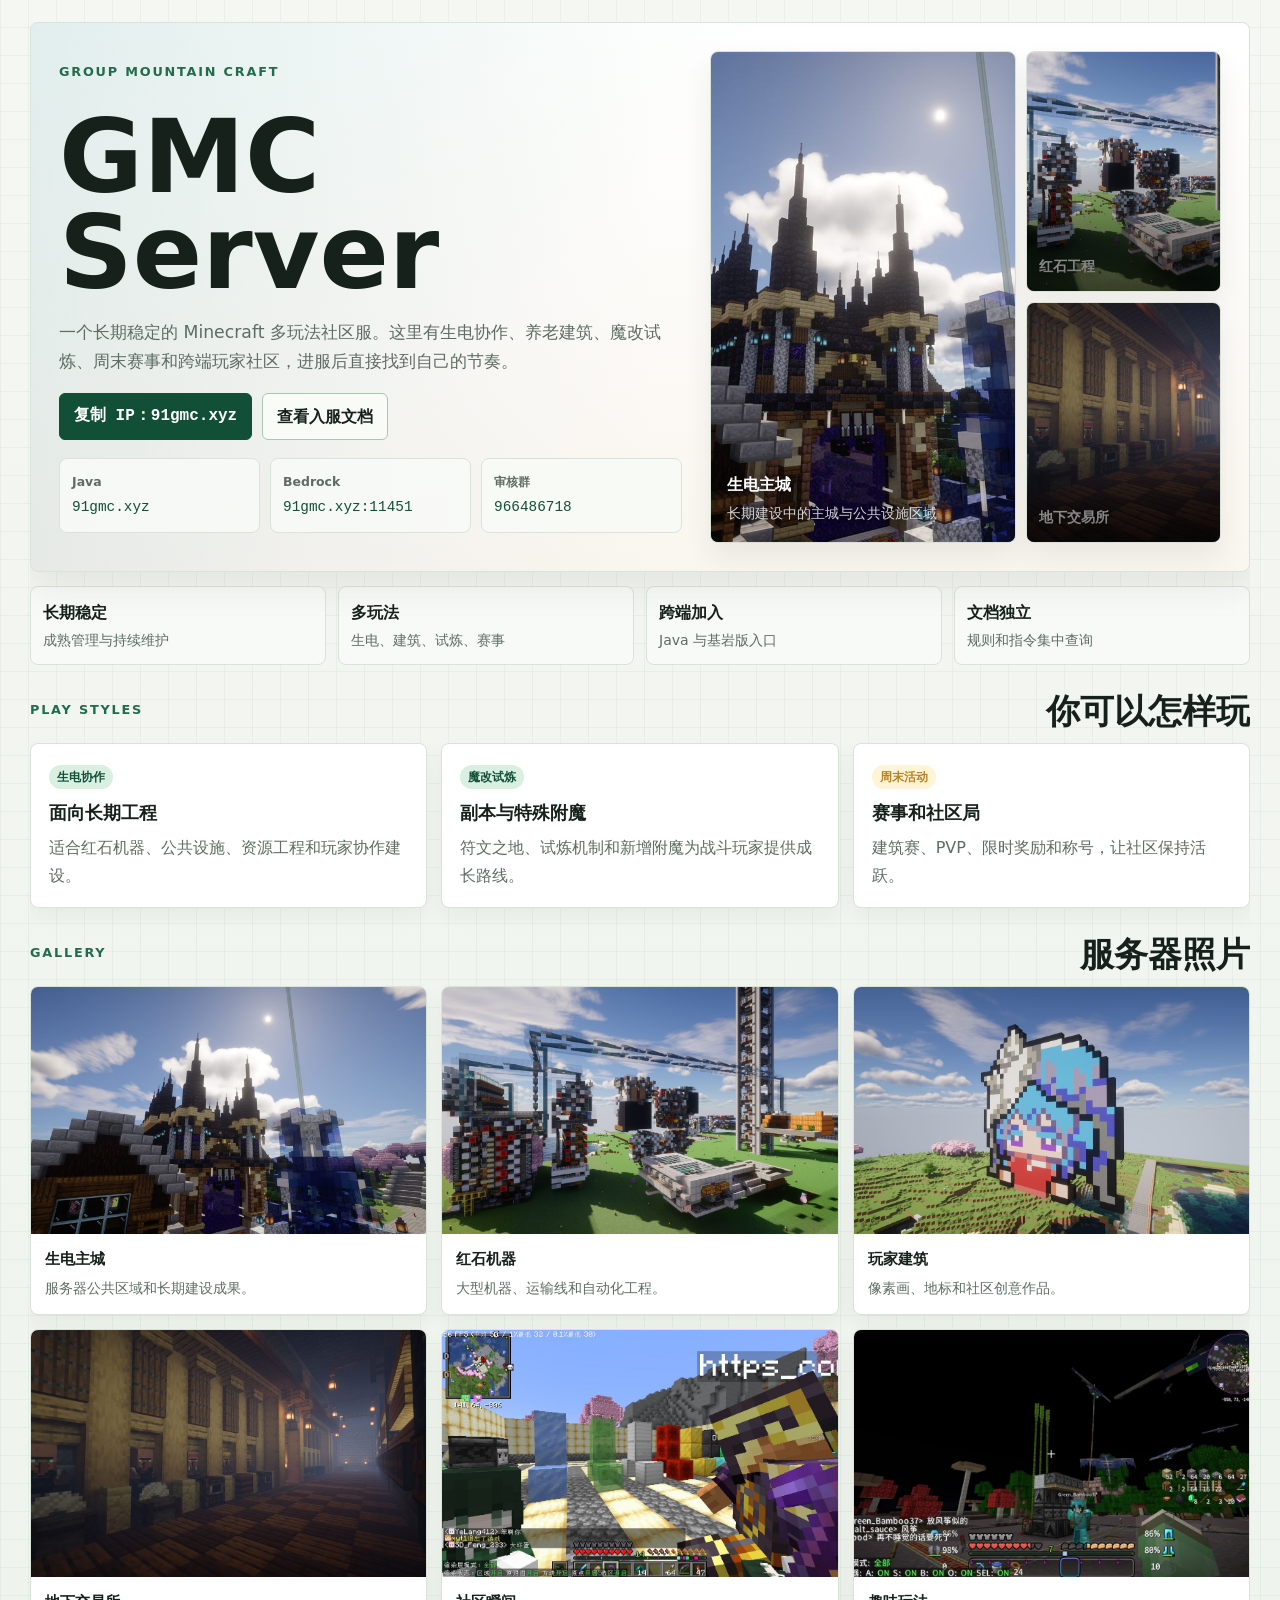
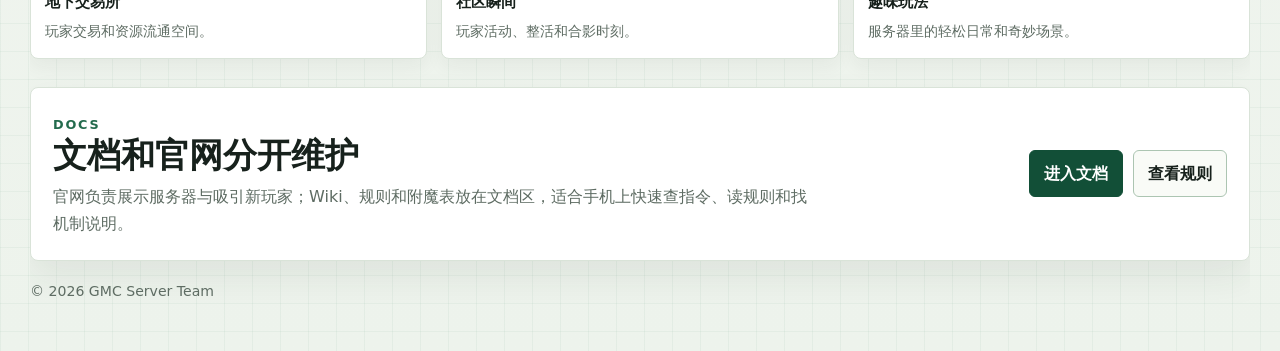
==== commit 9287199d: "feat: add server showcase images" ====
--- a/index.html
+++ b/index.html
@@ -42,17 +42,19 @@
 
       <div class="photo-stack" aria-label="服务器照片展示">
         <figure class="server-shot main-shot">
-          <img src="./assets/icon.jpg" alt="GMC Server 标志，服务器实景照片位" />
+          <img src="./assets/showcase/main-city.jpg" alt="GMC 生电主城与社区建筑群" />
           <figcaption>
-            <strong>服务器照片位</strong>
-            <span>把实机截图放进 assets 后可直接替换</span>
+            <strong>生电主城</strong>
+            <span>长期建设中的主城与公共设施区域</span>
           </figcaption>
         </figure>
         <figure class="server-shot small-shot">
-          <span>生电工程 / 主城 / 建筑群</span>
+          <img src="./assets/showcase/redstone-machines.jpg" alt="GMC 红石机器与工程设施" />
+          <figcaption>红石工程</figcaption>
         </figure>
         <figure class="server-shot small-shot accent-shot">
-          <span>活动现场 / 副本 / 玩家合影</span>
+          <img src="./assets/showcase/market-hall.jpg" alt="GMC 地下交易所" />
+          <figcaption>地下交易所</figcaption>
         </figure>
       </div>
     </header>
@@ -107,16 +109,28 @@
       </div>
       <div class="gallery-grid">
         <figure class="gallery-card">
-          <div class="photo-placeholder">主城截图</div>
-          <figcaption>建议放一张能代表服务器气质的主城或地标图。</figcaption>
+          <img src="./assets/showcase/main-city.jpg" alt="GMC 生电主城" />
+          <figcaption><strong>生电主城</strong><span>服务器公共区域和长期建设成果。</span></figcaption>
         </figure>
         <figure class="gallery-card">
-          <div class="photo-placeholder">玩家建筑</div>
-          <figcaption>展示建筑、工会基地或玩家长期项目。</figcaption>
+          <img src="./assets/showcase/redstone-machines.jpg" alt="GMC 红石机器" />
+          <figcaption><strong>红石机器</strong><span>大型机器、运输线和自动化工程。</span></figcaption>
         </figure>
         <figure class="gallery-card">
-          <div class="photo-placeholder">活动现场</div>
-          <figcaption>展示赛事、PVP、合影或节日活动画面。</figcaption>
+          <img src="./assets/showcase/pixel-art.jpg" alt="GMC 可爱像素画建筑" />
+          <figcaption><strong>玩家建筑</strong><span>像素画、地标和社区创意作品。</span></figcaption>
+        </figure>
+        <figure class="gallery-card">
+          <img src="./assets/showcase/market-hall.jpg" alt="GMC 地下交易所" />
+          <figcaption><strong>地下交易所</strong><span>玩家交易和资源流通空间。</span></figcaption>
+        </figure>
+        <figure class="gallery-card">
+          <img src="./assets/showcase/community-ritual.jpg" alt="GMC 玩家举行神秘仪式" />
+          <figcaption><strong>社区瞬间</strong><span>玩家活动、整活和合影时刻。</span></figcaption>
+        </figure>
+        <figure class="gallery-card">
+          <img src="./assets/showcase/night-kite.jpg" alt="GMC 夜里放风筝" />
+          <figcaption><strong>趣味玩法</strong><span>服务器里的轻松日常和奇妙场景。</span></figcaption>
         </figure>
       </div>
     </section>
--- a/assets/site.css
+++ b/assets/site.css
@@ -22,8 +22,8 @@
 	--shadow: 0 16px 36px rgba(33, 49, 39, 0.08);
 	--shadow-hover: 0 18px 42px rgba(33, 49, 39, 0.13);
 	--radius: 8px;
-	--nav-height: 74px;
-	--nav-offset: 12px;
+	--nav-height: 0px;
+	--nav-offset: 0px;
 }
 
 @media (prefers-color-scheme: dark) {
@@ -96,47 +96,7 @@
 	overflow: clip;
 }
 
-.top-nav {
-	position: relative;
-	z-index: 40;
-	display: flex;
-	align-items: center;
-	justify-content: flex-start;
-	min-height: 28px;
-	padding: 0;
-	border: 0;
-	background: transparent;
-	box-shadow: none;
-}
-
-.top-nav.scrolled {
-	box-shadow: none;
-}
-
-.brand {
-	display: inline-flex;
-	align-items: center;
-	gap: 6px;
-	width: fit-content;
-	min-width: 0;
-	padding: 0;
-	border: 0;
-	border-radius: 0;
-	background: transparent;
-	box-shadow: none;
-	color: var(--muted);
-	text-decoration: none;
-	font-size: 0.88rem;
-	font-weight: 800;
-	letter-spacing: 0;
-	transition: color 0.18s ease;
-}
-
-.brand:hover {
-	color: var(--brand-strong);
-}
-
-.brand:focus-visible,
+.doc-breadcrumb a:focus-visible,
 .btn:focus-visible,
 .cmd-item:focus-visible,
 .back-to-top:focus-visible,
@@ -324,6 +284,14 @@
 	box-shadow: 0 14px 28px rgba(33, 49, 39, 0.08);
 }
 
+.server-shot img,
+.gallery-card img {
+	display: block;
+	width: 100%;
+	height: 100%;
+	object-fit: cover;
+}
+
 .main-shot {
 	grid-row: 1 / -1;
 	min-height: 420px;
@@ -332,22 +300,23 @@
 		var(--sky-soft);
 }
 
-.main-shot img {
+.server-shot img {
 	position: absolute;
 	inset: 0;
-	width: 100%;
-	height: 100%;
-	object-fit: cover;
-	filter: saturate(0.9);
-}
-
-.main-shot figcaption {
+	filter: saturate(0.95);
+}
+
+.main-shot figcaption,
+.small-shot figcaption {
 	position: relative;
 	display: grid;
 	gap: 4px;
-	padding: 16px;
 	color: #fff;
 	text-shadow: 0 1px 8px rgba(0, 0, 0, 0.48);
+}
+
+.main-shot figcaption {
+	padding: 16px;
 }
 
 .main-shot figcaption span {
@@ -355,7 +324,6 @@
 	font-size: 0.86rem;
 }
 
-.small-shot,
 .photo-placeholder {
 	display: grid;
 	place-items: center;
@@ -368,6 +336,28 @@
 		linear-gradient(180deg, var(--soft-2), var(--mint-2));
 }
 
+.small-shot {
+	display: grid;
+	align-items: end;
+	min-height: 0;
+	padding: 0;
+	text-align: left;
+}
+
+.small-shot::after {
+	content: "";
+	position: absolute;
+	inset: 0;
+	background: linear-gradient(180deg, transparent 42%, rgba(0, 0, 0, 0.58));
+}
+
+.small-shot figcaption {
+	align-self: end;
+	padding: 12px;
+	font-size: 0.9rem;
+	font-weight: 900;
+}
+
 .accent-shot {
 	color: var(--gold);
 	background:
@@ -425,15 +415,27 @@
 	box-shadow: 0 8px 18px rgba(33, 49, 39, 0.05);
 }
 
+.gallery-card img {
+	aspect-ratio: 16 / 10;
+	height: auto;
+}
+
 .photo-placeholder {
 	min-height: 190px;
 	font-size: 1.08rem;
 }
 
 .gallery-card figcaption {
+	display: grid;
+	gap: 3px;
 	padding: 12px 14px 14px;
 	color: var(--muted);
 	font-size: 0.9rem;
+}
+
+.gallery-card figcaption strong {
+	color: var(--ink);
+	font-size: 0.96rem;
 }
 
 .docs-cta {
@@ -581,12 +583,15 @@
 }
 
 .docs-page .site-shell {
-	width: min(1240px, calc(100% - 32px));
+	width: min(1220px, calc(100% - 40px));
+	margin-top: 26px;
 }
 
 .docs-page .page-layout {
-	grid-template-columns: 260px minmax(0, 1fr);
+	grid-template-columns: 230px minmax(0, 900px);
 	align-items: start;
+	justify-content: center;
+	gap: 28px;
 }
 
 .panel,
@@ -600,38 +605,67 @@
 }
 
 .docs-page .content {
-	max-width: 920px;
+	max-width: 900px;
+	padding: 34px 38px;
+	border-color: color-mix(in srgb, var(--line) 72%, transparent);
 	box-shadow: none;
 }
 
 .docs-page .toc {
+	border: 0;
 	box-shadow: none;
-	background: color-mix(in srgb, var(--soft) 82%, transparent);
+	background: transparent;
+}
+
+.docs-page .enchant-page {
+	max-width: none;
+	width: 100%;
+}
+
+.doc-breadcrumb {
+	display: flex;
+	align-items: center;
+	gap: 8px;
+	margin: 0 0 18px;
+	color: var(--muted);
+	font-size: 0.84rem;
+	font-weight: 800;
+}
+
+.doc-breadcrumb a {
+	color: inherit;
+	text-decoration: none;
+}
+
+.doc-breadcrumb a:hover {
+	color: var(--brand-strong);
 }
 
 .toc {
 	position: sticky;
-	top: calc(var(--nav-offset) + var(--nav-height) + 10px);
+	top: 24px;
 	align-self: start;
-	max-height: calc(100vh - 110px);
-	padding: 14px;
+	max-height: calc(100vh - 48px);
+	padding: 8px 0;
 	overflow: auto;
 }
 
 .toc h3 {
-	margin: 0 0 10px;
-	font-size: 0.95rem;
+	margin: 0 0 12px;
+	color: var(--ink);
+	font-size: 0.88rem;
+	letter-spacing: 0;
 }
 
 .toc a,
 .mobile-toc-links a {
 	display: block;
-	padding: 7px 8px;
-	border-left: 3px solid transparent;
-	border-radius: 5px;
+	padding: 6px 9px;
+	border-left: 2px solid transparent;
+	border-radius: 0 5px 5px 0;
 	color: var(--muted);
 	text-decoration: none;
-	font-size: 0.92rem;
+	font-size: 0.9rem;
 	font-weight: 700;
 }
 
@@ -646,11 +680,18 @@
 
 .mobile-toc {
 	display: none;
-	margin-top: 14px;
-	padding: 12px;
+	margin-top: 0;
+	margin-bottom: 12px;
+	padding: 10px 12px;
 	position: sticky;
-	top: calc(var(--nav-offset) + var(--nav-height) + 8px);
+	top: 8px;
 	z-index: 30;
+}
+
+.docs-page .mobile-toc {
+	box-shadow: none;
+	background: color-mix(in srgb, var(--soft) 92%, transparent);
+	backdrop-filter: blur(14px);
 }
 
 .mobile-toc summary {
@@ -688,8 +729,7 @@
 	overflow-wrap: anywhere;
 }
 
-.content > h1,
-.content section:first-child > h1 {
+.content h1 {
 	margin-top: 0;
 	font-size: clamp(1.8rem, 3vw, 2.6rem);
 	line-height: 1.14;
@@ -859,18 +899,13 @@
 }
 
 .activity-main {
-	display: grid;
-	gap: 14px;
-	margin-top: 18px;
+	display: block;
+	margin-top: 0;
 }
 
 .activity-main h1 {
 	margin: 0;
 	line-height: 1.14;
-}
-
-.activity-main .section-card {
-	margin: 0;
 }
 
 .colored-title {
@@ -1189,13 +1224,9 @@
 		overflow: visible;
 	}
 
-	.top-nav {
-		min-height: 24px;
-	}
-
-	.brand {
-		font-size: 0.8rem;
-		line-height: 1;
+	.docs-page .site-shell {
+		margin: 10px 12px 34px;
+		width: auto;
 	}
 
 	.home-hero,
@@ -1279,7 +1310,7 @@
 
 	.photo-stack {
 		grid-template-columns: 1fr 1fr;
-		grid-template-rows: 190px 72px;
+		grid-template-rows: 190px 96px;
 		gap: 8px;
 	}
 
@@ -1296,6 +1327,10 @@
 	.small-shot {
 		padding: 10px;
 		font-size: 0.82rem;
+	}
+
+	.small-shot {
+		padding: 0;
 	}
 
 	.hero-kicker,
@@ -1362,7 +1397,8 @@
 	}
 
 	.docs-page .content {
-		padding: 18px;
+		padding: 20px 18px;
+		border-radius: var(--radius);
 	}
 
 	.docs-page .section-card {
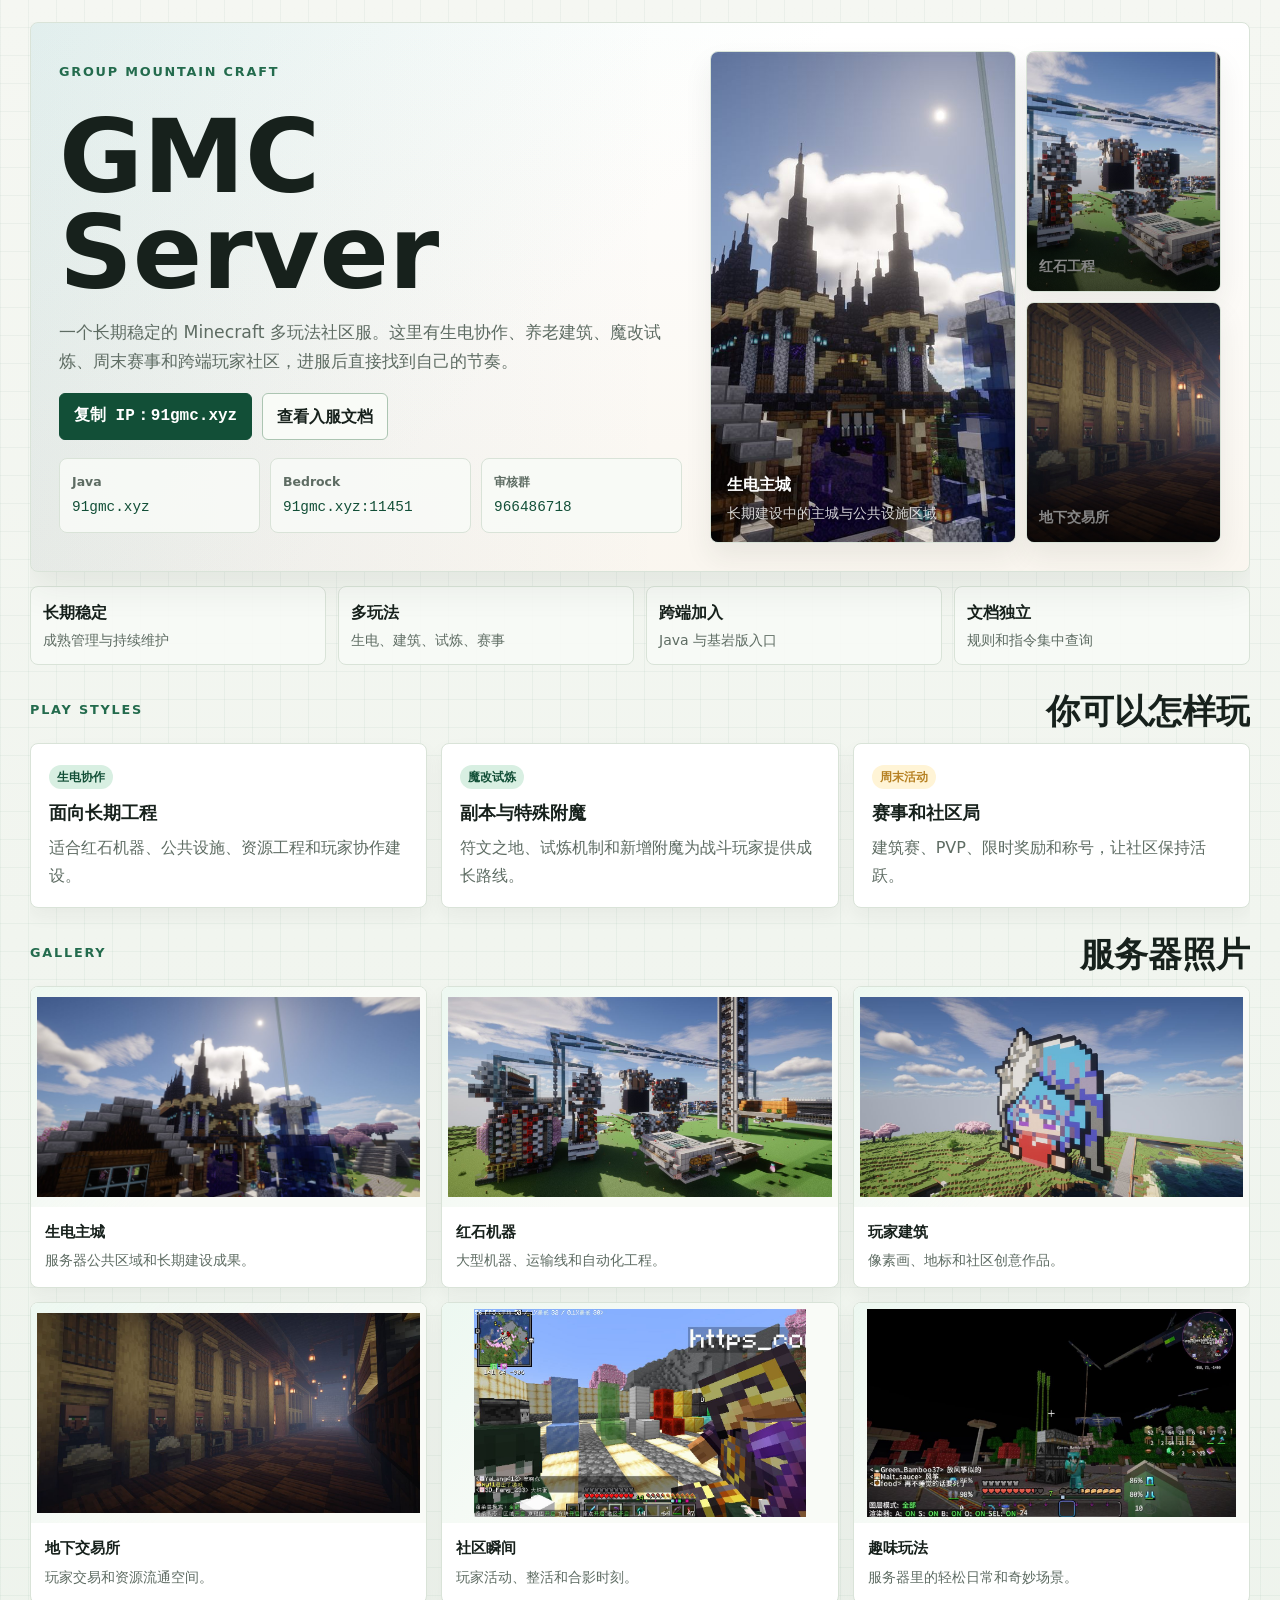
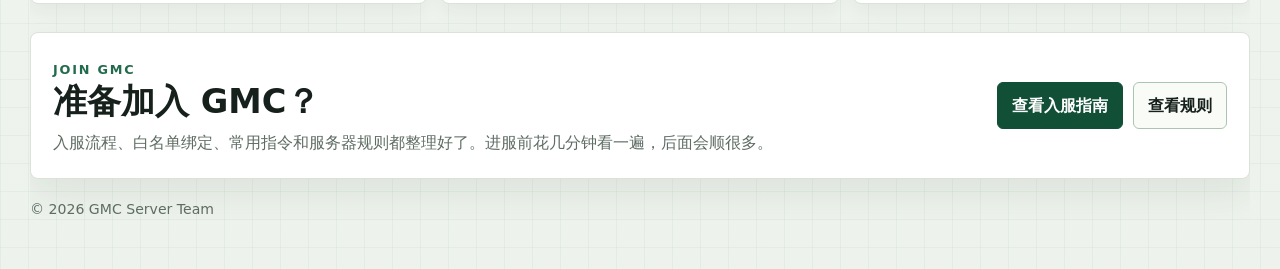
==== commit d59d054c: "fix: refine homepage media layout" ====
--- a/index.html
+++ b/index.html
@@ -137,12 +137,12 @@
 
     <section class="home-section docs-cta reveal">
       <div>
-        <span class="eyebrow">Docs</span>
-        <h2>文档和官网分开维护</h2>
-        <p>官网负责展示服务器与吸引新玩家；Wiki、规则和附魔表放在文档区，适合手机上快速查指令、读规则和找机制说明。</p>
+        <span class="eyebrow">Join GMC</span>
+        <h2>准备加入 GMC？</h2>
+        <p>入服流程、白名单绑定、常用指令和服务器规则都整理好了。进服前花几分钟看一遍，后面会顺很多。</p>
       </div>
       <div class="btn-row">
-        <a class="btn btn-primary" href="wiki.html">进入文档</a>
+        <a class="btn btn-primary" href="wiki.html">查看入服指南</a>
         <a class="btn" href="rules.html">查看规则</a>
       </div>
     </section>
--- a/assets/site.css
+++ b/assets/site.css
@@ -263,7 +263,7 @@
 	grid-template-columns: 1fr 0.64fr;
 	grid-template-rows: 1fr 1fr;
 	gap: 10px;
-	min-height: 420px;
+	min-height: 360px;
 }
 
 .server-shot,
@@ -294,7 +294,7 @@
 
 .main-shot {
 	grid-row: 1 / -1;
-	min-height: 420px;
+	min-height: 360px;
 	background:
 		linear-gradient(180deg, transparent 42%, rgba(0, 0, 0, 0.62)),
 		var(--sky-soft);
@@ -417,7 +417,12 @@
 
 .gallery-card img {
 	aspect-ratio: 16 / 10;
-	height: auto;
+	height: clamp(150px, 18vw, 220px);
+	padding: 6px;
+	background:
+		linear-gradient(135deg, var(--mint-2), transparent 56%),
+		var(--soft-2);
+	object-fit: contain;
 }
 
 .photo-placeholder {
@@ -1310,14 +1315,14 @@
 
 	.photo-stack {
 		grid-template-columns: 1fr 1fr;
-		grid-template-rows: 190px 96px;
+		grid-template-rows: 150px 76px;
 		gap: 8px;
 	}
 
 	.main-shot {
 		grid-column: 1 / -1;
 		grid-row: auto;
-		min-height: 190px;
+		min-height: 150px;
 	}
 
 	.main-shot figcaption {
@@ -1392,6 +1397,12 @@
 		min-height: 132px;
 	}
 
+	.gallery-card img {
+		aspect-ratio: 16 / 9;
+		height: 138px;
+		padding: 5px;
+	}
+
 	.docs-cta {
 		padding: 16px;
 	}
@@ -1473,6 +1484,17 @@
 	}
 }
 
+@media (max-width: 420px) {
+	.photo-stack {
+		grid-template-columns: 1fr;
+		grid-template-rows: 150px repeat(2, 82px);
+	}
+
+	.main-shot {
+		grid-column: auto;
+	}
+}
+
 @media (prefers-reduced-motion: reduce) {
 	* {
 		animation: none !important;
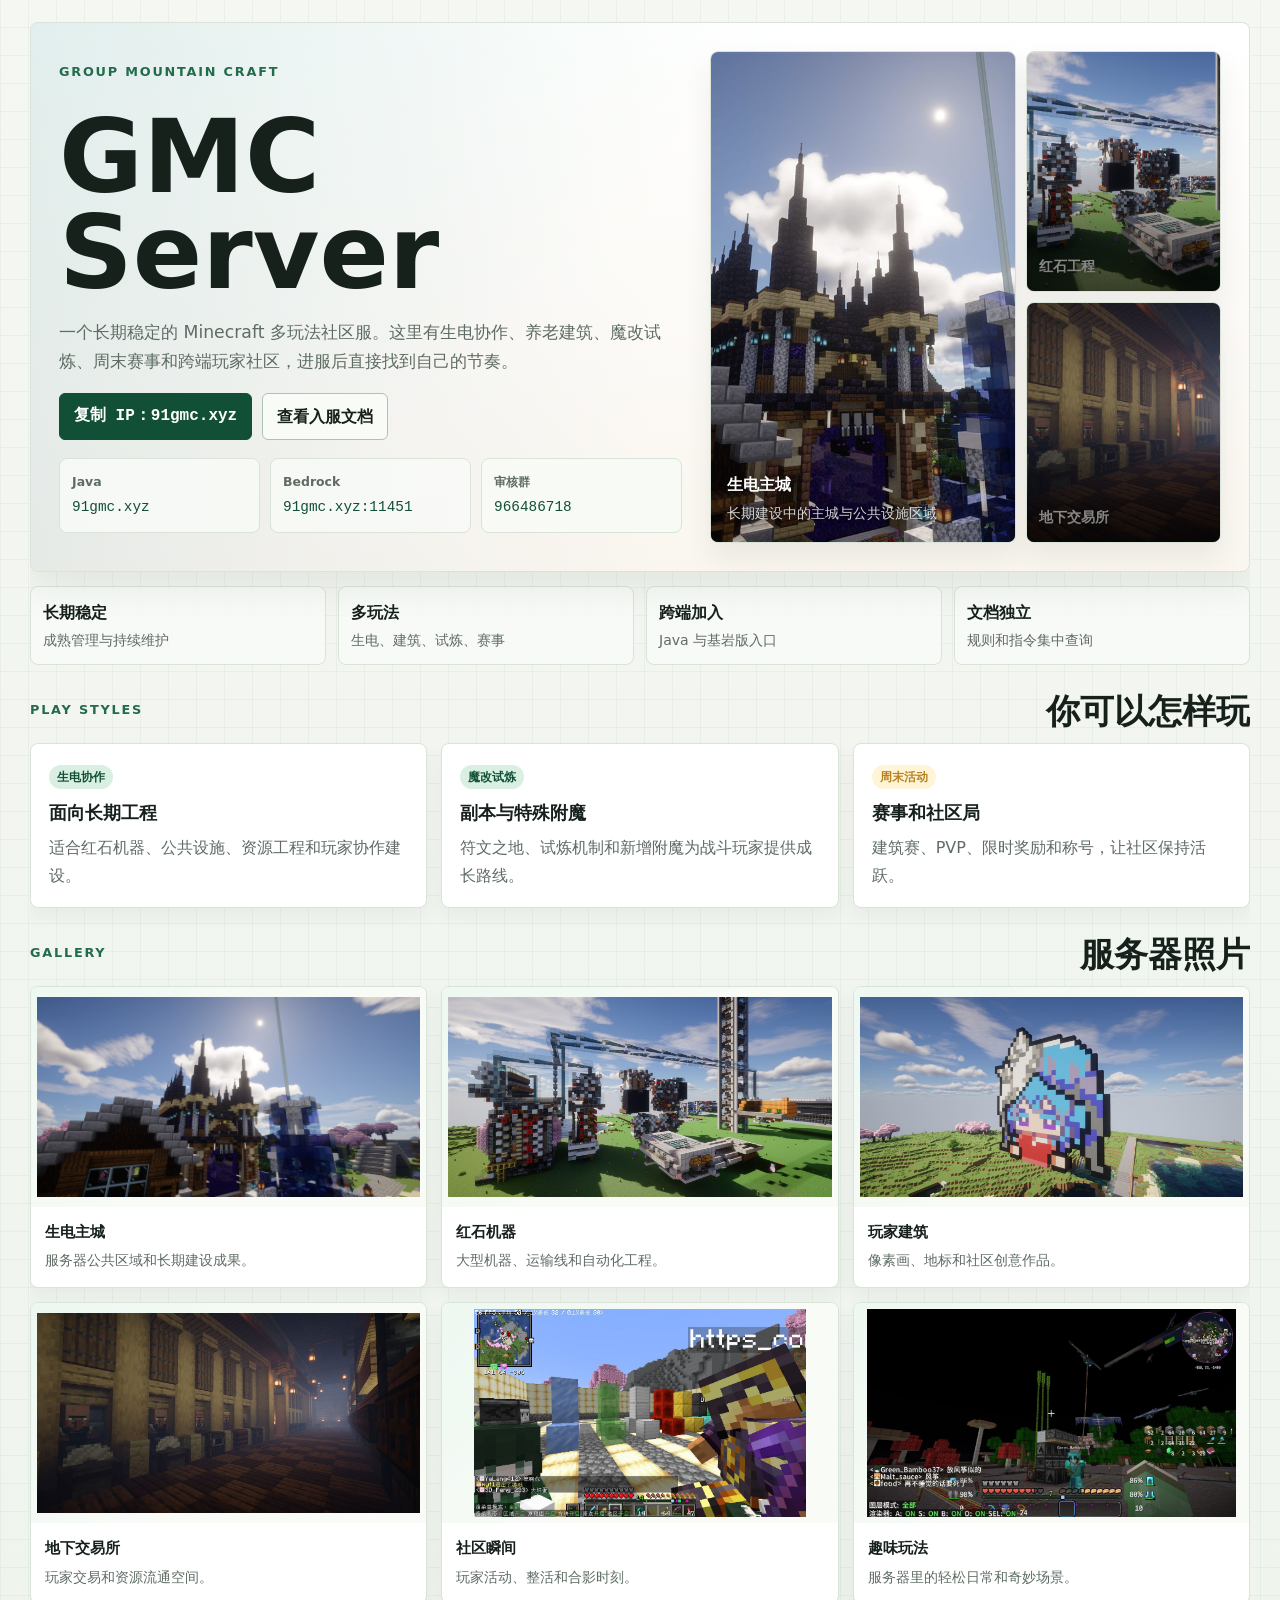
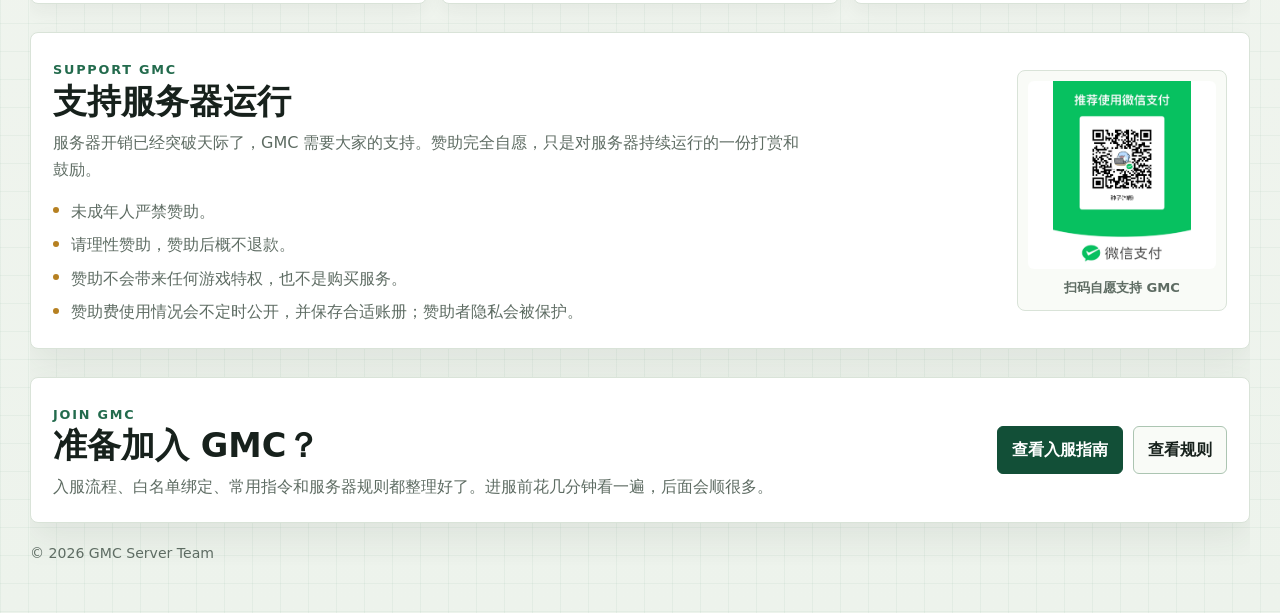
==== commit ac0a3839: "feat: add server support section" ====
--- a/index.html
+++ b/index.html
@@ -135,6 +135,24 @@
       </div>
     </section>
 
+    <section class="home-section support-section reveal">
+      <div class="support-copy">
+        <span class="eyebrow">Support GMC</span>
+        <h2>支持服务器运行</h2>
+        <p>服务器开销已经突破天际了，GMC 需要大家的支持。赞助完全自愿，只是对服务器持续运行的一份打赏和鼓励。</p>
+        <ul class="support-notes">
+          <li>未成年人严禁赞助。</li>
+          <li>请理性赞助，赞助后概不退款。</li>
+          <li>赞助不会带来任何游戏特权，也不是购买服务。</li>
+          <li>赞助费使用情况会不定时公开，并保存合适账册；赞助者隐私会被保护。</li>
+        </ul>
+      </div>
+      <figure class="support-qr">
+        <img src="./assets/赞助二维码.jpg.jpeg" alt="GMC 服务器赞助二维码" />
+        <figcaption>扫码自愿支持 GMC</figcaption>
+      </figure>
+    </section>
+
     <section class="home-section docs-cta reveal">
       <div>
         <span class="eyebrow">Join GMC</span>
--- a/assets/site.css
+++ b/assets/site.css
@@ -443,6 +443,83 @@
 	font-size: 0.96rem;
 }
 
+.support-section {
+	display: grid;
+	grid-template-columns: minmax(0, 1fr) 220px;
+	gap: 22px;
+	align-items: center;
+	padding: 22px;
+	border: 1px solid var(--line);
+	border-radius: var(--radius);
+	background: var(--soft);
+	box-shadow: var(--shadow);
+}
+
+.support-section h2 {
+	margin: 0;
+	font-size: clamp(1.5rem, 3vw, 2.1rem);
+	line-height: 1.12;
+}
+
+.support-section p {
+	max-width: 760px;
+	margin: 8px 0 0;
+	color: var(--muted);
+}
+
+.support-notes {
+	display: grid;
+	gap: 6px;
+	margin: 14px 0 0;
+	padding: 0;
+	list-style: none;
+	color: var(--muted);
+}
+
+.support-notes li {
+	position: relative;
+	padding-left: 18px;
+}
+
+.support-notes li::before {
+	content: "";
+	position: absolute;
+	left: 0;
+	top: 0.78em;
+	width: 6px;
+	height: 6px;
+	border-radius: 50%;
+	background: var(--gold);
+	transform: translateY(-50%);
+}
+
+.support-qr {
+	margin: 0;
+	justify-self: end;
+	width: min(100%, 210px);
+	padding: 10px;
+	border: 1px solid var(--line);
+	border-radius: var(--radius);
+	background: var(--soft-2);
+	text-align: center;
+}
+
+.support-qr img {
+	display: block;
+	width: 100%;
+	aspect-ratio: 1;
+	object-fit: contain;
+	border-radius: 6px;
+	background: #fff;
+}
+
+.support-qr figcaption {
+	margin-top: 8px;
+	color: var(--muted);
+	font-size: 0.82rem;
+	font-weight: 800;
+}
+
 .docs-cta {
 	display: grid;
 	grid-template-columns: minmax(0, 1fr) auto;
@@ -1407,6 +1484,26 @@
 		padding: 16px;
 	}
 
+	.support-section {
+		grid-template-columns: 1fr;
+		gap: 16px;
+		padding: 16px;
+	}
+
+	.support-section h2 {
+		font-size: 1.34rem;
+	}
+
+	.support-notes {
+		gap: 5px;
+		font-size: 0.9rem;
+	}
+
+	.support-qr {
+		justify-self: center;
+		width: min(78vw, 220px);
+	}
+
 	.docs-page .content {
 		padding: 20px 18px;
 		border-radius: var(--radius);
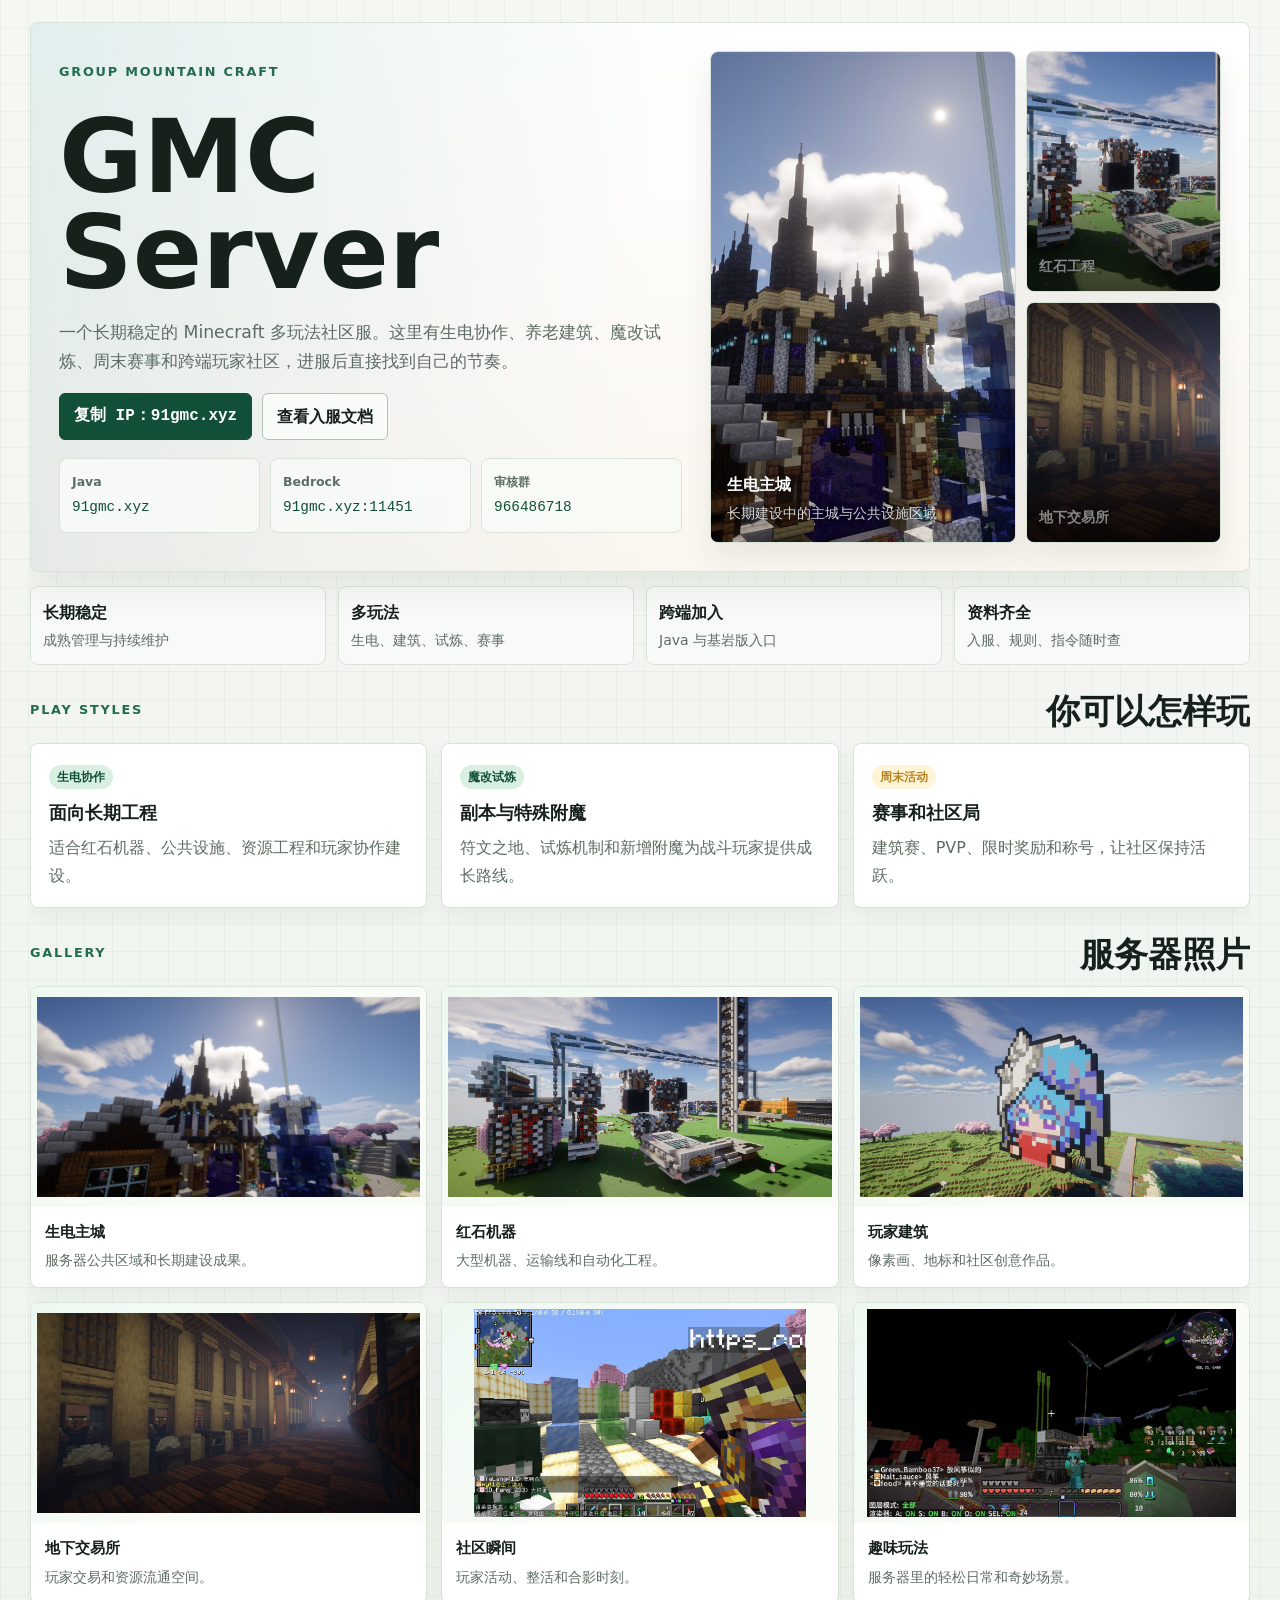
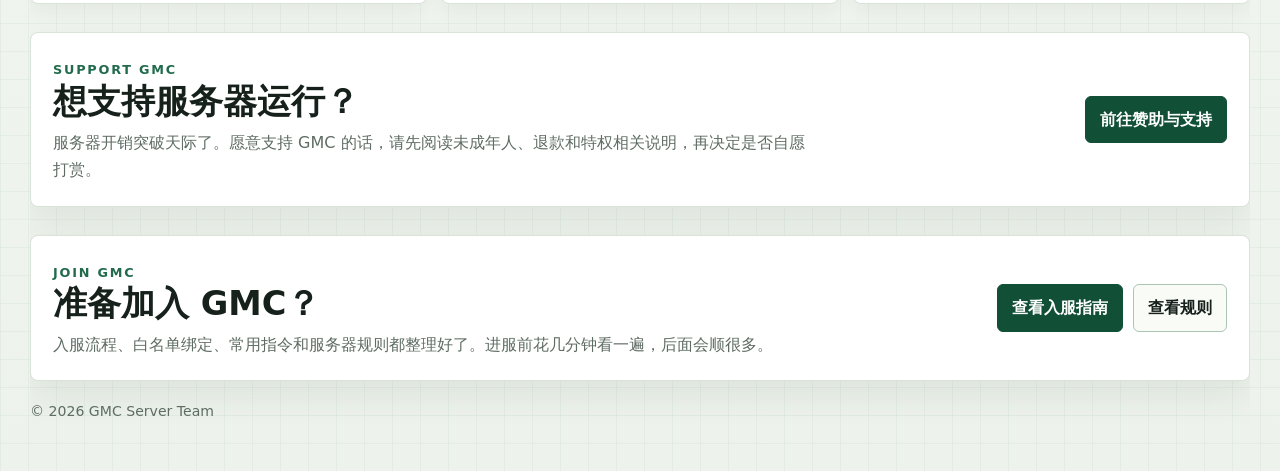
==== commit e0408eaf: "feat: add dedicated support page" ====
--- a/index.html
+++ b/index.html
@@ -73,8 +73,8 @@
         <span>Java 与基岩版入口</span>
       </div>
       <div>
-        <strong>文档独立</strong>
-        <span>规则和指令集中查询</span>
+        <strong>资料齐全</strong>
+        <span>入服、规则、指令随时查</span>
       </div>
     </section>
 
@@ -135,22 +135,15 @@
       </div>
     </section>
 
-    <section class="home-section support-section reveal">
-      <div class="support-copy">
+    <section class="home-section support-cta reveal">
+      <div>
         <span class="eyebrow">Support GMC</span>
-        <h2>支持服务器运行</h2>
-        <p>服务器开销已经突破天际了，GMC 需要大家的支持。赞助完全自愿，只是对服务器持续运行的一份打赏和鼓励。</p>
-        <ul class="support-notes">
-          <li>未成年人严禁赞助。</li>
-          <li>请理性赞助，赞助后概不退款。</li>
-          <li>赞助不会带来任何游戏特权，也不是购买服务。</li>
-          <li>赞助费使用情况会不定时公开，并保存合适账册；赞助者隐私会被保护。</li>
-        </ul>
+        <h2>想支持服务器运行？</h2>
+        <p>服务器开销突破天际了。愿意支持 GMC 的话，请先阅读未成年人、退款和特权相关说明，再决定是否自愿打赏。</p>
       </div>
-      <figure class="support-qr">
-        <img src="./assets/赞助二维码.jpg.jpeg" alt="GMC 服务器赞助二维码" />
-        <figcaption>扫码自愿支持 GMC</figcaption>
-      </figure>
+      <div class="btn-row">
+        <a class="btn btn-primary" href="support.html">前往赞助与支持</a>
+      </div>
     </section>
 
     <section class="home-section docs-cta reveal">
--- a/assets/site.css
+++ b/assets/site.css
@@ -443,10 +443,10 @@
 	font-size: 0.96rem;
 }
 
-.support-section {
-	display: grid;
-	grid-template-columns: minmax(0, 1fr) 220px;
-	gap: 22px;
+.support-cta {
+	display: grid;
+	grid-template-columns: minmax(0, 1fr) auto;
+	gap: 18px;
 	align-items: center;
 	padding: 22px;
 	border: 1px solid var(--line);
@@ -455,69 +455,111 @@
 	box-shadow: var(--shadow);
 }
 
-.support-section h2 {
+.support-cta h2 {
 	margin: 0;
 	font-size: clamp(1.5rem, 3vw, 2.1rem);
 	line-height: 1.12;
 }
 
-.support-section p {
+.support-cta p {
 	max-width: 760px;
 	margin: 8px 0 0;
 	color: var(--muted);
 }
 
-.support-notes {
+.support-hero {
+	display: grid;
+	grid-template-columns: minmax(0, 1fr) minmax(300px, 390px);
+	gap: 34px;
+	align-items: center;
+	margin-top: 26px;
+	padding: 34px;
+	overflow: hidden;
+}
+
+.support-hero-copy {
+	display: grid;
+	align-content: center;
+	gap: 14px;
+	min-width: 0;
+}
+
+.support-lede {
+	max-width: 680px;
+	margin: 0;
+	color: var(--muted);
+	font-size: 1.03rem;
+}
+
+.support-pay-card {
+	margin: 0;
+	justify-self: center;
+	width: min(100%, 390px);
+	text-align: center;
+}
+
+.support-pay-card img {
+	display: block;
+	width: 100%;
+	height: auto;
+	max-height: 74vh;
+	object-fit: contain;
+	border-radius: 6px;
+	box-shadow: 0 18px 36px rgba(33, 49, 39, 0.1);
+}
+
+.support-pay-card figcaption {
+	margin-top: 10px;
+	color: var(--muted);
+	font-size: 0.86rem;
+	font-weight: 800;
+}
+
+.support-rules {
+	margin-top: 18px;
+	padding: 26px;
+}
+
+.support-rules h2 {
+	margin: 0 0 14px;
+	font-size: clamp(1.42rem, 3vw, 2rem);
+	line-height: 1.16;
+}
+
+.support-warning-grid {
+	display: grid;
+	grid-template-columns: repeat(2, minmax(0, 1fr));
+	gap: 12px;
+}
+
+.support-warning {
 	display: grid;
 	gap: 6px;
-	margin: 14px 0 0;
-	padding: 0;
-	list-style: none;
-	color: var(--muted);
-}
-
-.support-notes li {
-	position: relative;
-	padding-left: 18px;
-}
-
-.support-notes li::before {
-	content: "";
-	position: absolute;
-	left: 0;
-	top: 0.78em;
-	width: 6px;
-	height: 6px;
-	border-radius: 50%;
-	background: var(--gold);
-	transform: translateY(-50%);
-}
-
-.support-qr {
-	margin: 0;
-	justify-self: end;
-	width: min(100%, 210px);
-	padding: 10px;
+	min-width: 0;
+	padding: 14px;
 	border: 1px solid var(--line);
 	border-radius: var(--radius);
 	background: var(--soft-2);
-	text-align: center;
-}
-
-.support-qr img {
-	display: block;
-	width: 100%;
-	aspect-ratio: 1;
-	object-fit: contain;
-	border-radius: 6px;
-	background: #fff;
-}
-
-.support-qr figcaption {
-	margin-top: 8px;
-	color: var(--muted);
-	font-size: 0.82rem;
-	font-weight: 800;
+}
+
+.support-warning.danger {
+	border-color: color-mix(in srgb, var(--danger) 46%, var(--line));
+	background: var(--danger-soft);
+}
+
+.support-warning strong {
+	color: var(--ink);
+	font-size: 1rem;
+}
+
+.support-warning span,
+.support-note {
+	color: var(--muted);
+	font-size: 0.93rem;
+}
+
+.support-note {
+	margin: 14px 0 0;
 }
 
 .docs-cta {
@@ -1291,6 +1333,14 @@
 		grid-template-columns: repeat(2, minmax(0, 1fr));
 	}
 
+	.support-hero {
+		grid-template-columns: 1fr;
+	}
+
+	.support-pay-card {
+		width: min(420px, 86vw);
+	}
+
 	#enchantTable th:nth-child(1),
 	#enchantTable th:nth-child(2),
 	#enchantTable td:nth-child(1),
@@ -1309,6 +1359,12 @@
 	.docs-page .site-shell {
 		margin: 10px 12px 34px;
 		width: auto;
+	}
+
+	.support-page .site-shell {
+		width: auto;
+		margin: 10px 12px 34px;
+		overflow: visible;
 	}
 
 	.home-hero,
@@ -1443,6 +1499,8 @@
 	.quick-strip,
 	.feature-grid,
 	.gallery-grid,
+	.support-cta,
+	.support-warning-grid,
 	.docs-cta {
 		grid-template-columns: 1fr;
 	}
@@ -1480,28 +1538,39 @@
 		padding: 5px;
 	}
 
-	.docs-cta {
+	.docs-cta,
+	.support-cta {
 		padding: 16px;
 	}
 
-	.support-section {
-		grid-template-columns: 1fr;
-		gap: 16px;
-		padding: 16px;
-	}
-
-	.support-section h2 {
+	.support-cta h2,
+	.support-rules h2 {
 		font-size: 1.34rem;
 	}
 
-	.support-notes {
-		gap: 5px;
-		font-size: 0.9rem;
-	}
-
-	.support-qr {
-		justify-self: center;
-		width: min(78vw, 220px);
+	.support-hero {
+		gap: 18px;
+		margin-top: 12px;
+		padding: 18px;
+		overflow: hidden;
+	}
+
+	.support-pay-card {
+		width: 100%;
+		max-width: 310px;
+	}
+
+	.support-pay-card img {
+		max-height: none;
+	}
+
+	.support-rules {
+		margin-top: 12px;
+		padding: 18px;
+	}
+
+	.support-warning {
+		padding: 12px;
 	}
 
 	.docs-page .content {
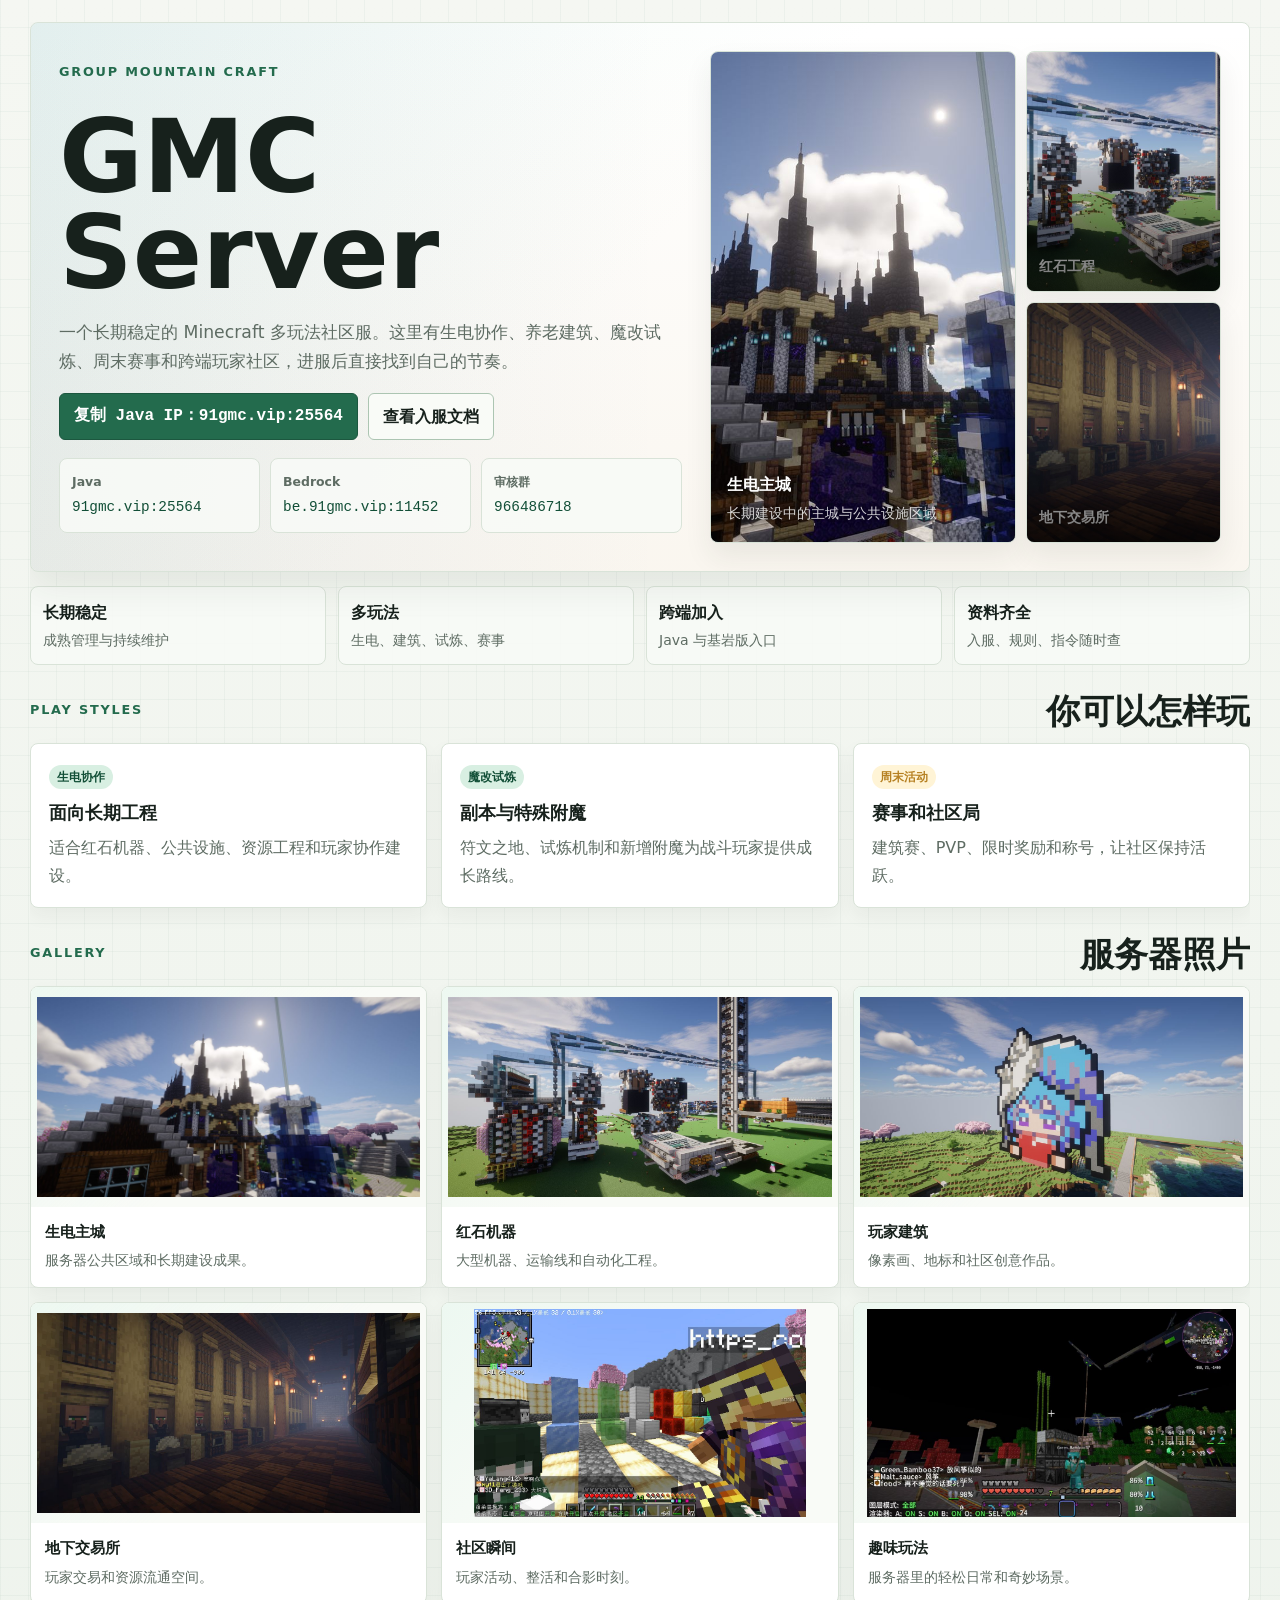
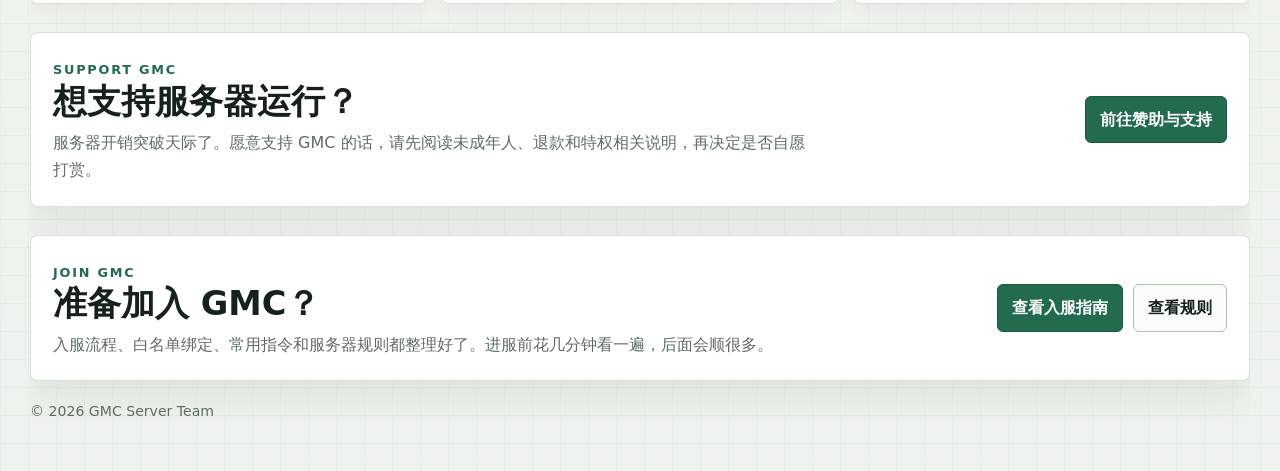
==== commit c3f75d5a: "fix: update server connection addresses" ====
--- a/index.html
+++ b/index.html
@@ -21,17 +21,17 @@
           一个长期稳定的 Minecraft 多玩法社区服。这里有生电协作、养老建筑、魔改试炼、周末赛事和跨端玩家社区，进服后直接找到自己的节奏。
         </p>
         <div class="btn-row">
-          <button class="btn btn-primary mono" type="button" data-copy="91gmc.xyz" data-copy-label="服务器 IP 已复制">复制 IP：91gmc.xyz</button>
+          <button class="btn btn-primary mono" type="button" data-copy="91gmc.vip:25564" data-copy-label="Java 版 IP 已复制">复制 Java IP：91gmc.vip:25564</button>
           <a class="btn" href="wiki.html">查看入服文档</a>
         </div>
         <dl class="connect-list" aria-label="服务器连接信息">
           <div>
             <dt>Java</dt>
-            <dd class="mono">91gmc.xyz</dd>
+            <dd class="mono">91gmc.vip:25564</dd>
           </div>
           <div>
             <dt>Bedrock</dt>
-            <dd class="mono">91gmc.xyz:11451</dd>
+            <dd class="mono">be.91gmc.vip:11452</dd>
           </div>
           <div>
             <dt>审核群</dt>
--- a/assets/site.css
+++ b/assets/site.css
@@ -6,10 +6,17 @@
 	--muted: #5e6c63;
 	--soft: #ffffff;
 	--soft-2: #f9fbf7;
+	--surface-muted: color-mix(in srgb, var(--soft-2) 88%, transparent);
+	--surface-wash: linear-gradient(135deg, color-mix(in srgb, var(--mint-2) 74%, transparent), transparent 48%), var(--soft);
+	--grid-line: rgba(35, 107, 77, 0.045);
 	--line: #d9e3d8;
 	--line-strong: #acc5b2;
 	--brand: #236b4d;
 	--brand-strong: #124f37;
+	--action-bg: #236b4d;
+	--action-bg-hover: #1f5f45;
+	--action-border: #1c573f;
+	--action-fg: #ffffff;
 	--mint: #d8efe2;
 	--mint-2: #edf8f1;
 	--gold: #b68021;
@@ -35,10 +42,17 @@
 		--muted: #a9b8ad;
 		--soft: #18231c;
 		--soft-2: #1d2a22;
+		--surface-muted: rgba(255, 255, 255, 0.035);
+		--surface-wash: linear-gradient(135deg, rgba(127, 208, 161, 0.07), transparent 50%), var(--soft);
+		--grid-line: rgba(127, 208, 161, 0.04);
 		--line: #2c4132;
 		--line-strong: #4f775d;
 		--brand: #7fd0a1;
 		--brand-strong: #9be3b8;
+		--action-bg: #2f6f55;
+		--action-bg-hover: #36795d;
+		--action-border: #4f8f6e;
+		--action-fg: #f7fff9;
 		--mint: rgba(112, 196, 144, 0.16);
 		--mint-2: rgba(112, 196, 144, 0.09);
 		--gold: #f0bc62;
@@ -68,8 +82,8 @@
 	overflow-x: hidden;
 	color: var(--ink);
 	background:
-		linear-gradient(90deg, rgba(35, 107, 77, 0.05) 1px, transparent 1px),
-		linear-gradient(0deg, rgba(35, 107, 77, 0.05) 1px, transparent 1px),
+		linear-gradient(90deg, var(--grid-line) 1px, transparent 1px),
+		linear-gradient(0deg, var(--grid-line) 1px, transparent 1px),
 		linear-gradient(180deg, var(--page) 0%, var(--page-2) 100%);
 	background-size: 28px 28px, 28px 28px, auto;
 	font-family: Inter, "PingFang SC", "Microsoft YaHei", "Noto Sans CJK SC", system-ui, sans-serif;
@@ -190,9 +204,7 @@
 	padding: 28px;
 	border: 1px solid var(--line);
 	border-radius: var(--radius);
-	background:
-		linear-gradient(135deg, color-mix(in srgb, var(--mint-2) 80%, transparent), transparent 46%),
-		var(--soft);
+	background: var(--surface-wash);
 	box-shadow: var(--shadow);
 	overflow: hidden;
 }
@@ -242,7 +254,7 @@
 	padding: 12px;
 	border: 1px solid var(--line);
 	border-radius: var(--radius);
-	background: color-mix(in srgb, var(--soft-2) 88%, transparent);
+	background: var(--surface-muted);
 }
 
 .connect-list dt {
@@ -495,6 +507,10 @@
 	margin: 0;
 	justify-self: center;
 	width: min(100%, 390px);
+	padding: 14px;
+	border: 1px solid var(--line);
+	border-radius: var(--radius);
+	background: var(--surface-muted);
 	text-align: center;
 }
 
@@ -505,7 +521,7 @@
 	max-height: 74vh;
 	object-fit: contain;
 	border-radius: 6px;
-	box-shadow: 0 18px 36px rgba(33, 49, 39, 0.1);
+	box-shadow: 0 14px 30px rgba(33, 49, 39, 0.09);
 }
 
 .support-pay-card figcaption {
@@ -518,6 +534,7 @@
 .support-rules {
 	margin-top: 18px;
 	padding: 26px;
+	background: var(--surface-wash);
 }
 
 .support-rules h2 {
@@ -622,9 +639,14 @@
 }
 
 .btn-primary {
-	border-color: var(--brand-strong);
-	background: var(--brand-strong);
-	color: #fff;
+	border-color: var(--action-border);
+	background: var(--action-bg);
+	color: var(--action-fg);
+}
+
+.btn-primary:hover {
+	border-color: var(--action-border);
+	background: var(--action-bg-hover);
 }
 
 .mono,
@@ -1301,7 +1323,8 @@
 		min-height: auto;
 	}
 
-	.page-layout {
+	.page-layout,
+	.docs-page .page-layout {
 		grid-template-columns: 1fr;
 	}
 
@@ -1315,6 +1338,7 @@
 
 	.docs-page .content {
 		max-width: none;
+		width: 100%;
 	}
 
 	.home-grid,
@@ -1557,7 +1581,8 @@
 
 	.support-pay-card {
 		width: 100%;
-		max-width: 310px;
+		max-width: 340px;
+		padding: 10px;
 	}
 
 	.support-pay-card img {
